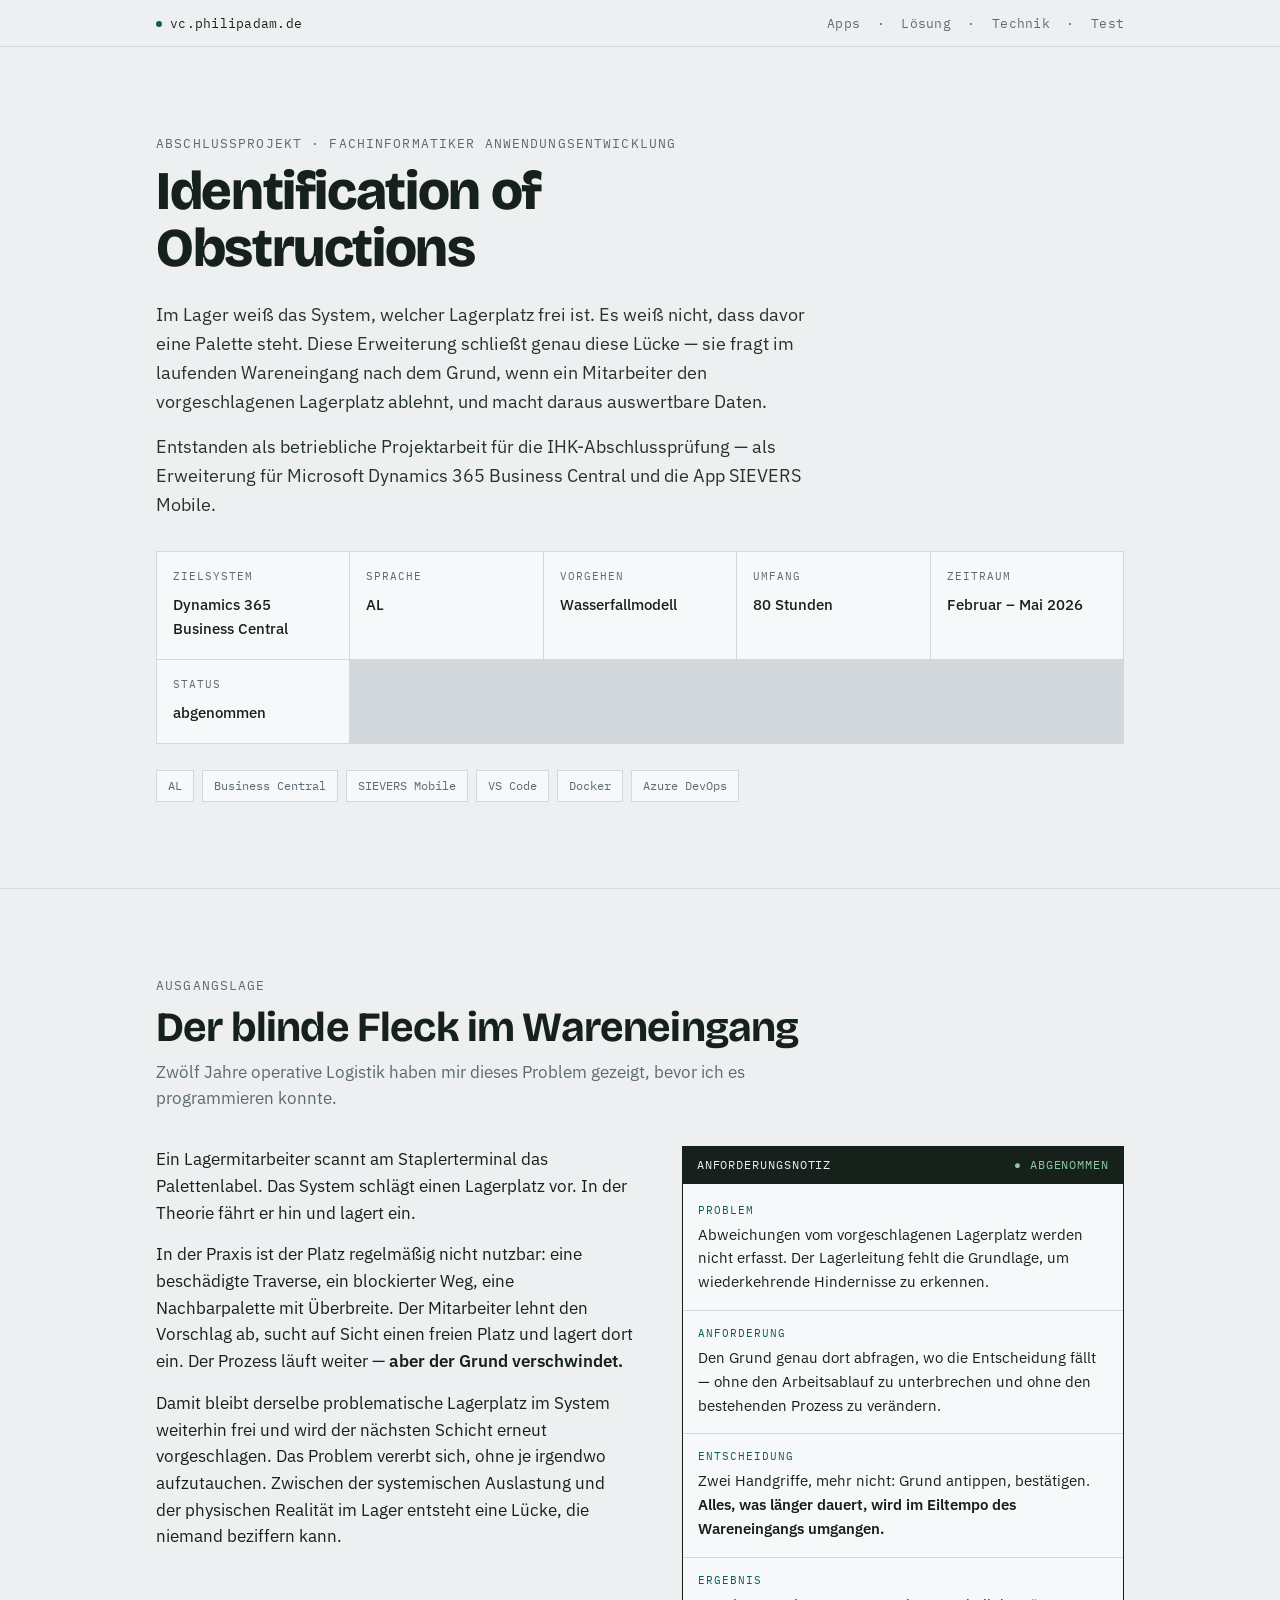
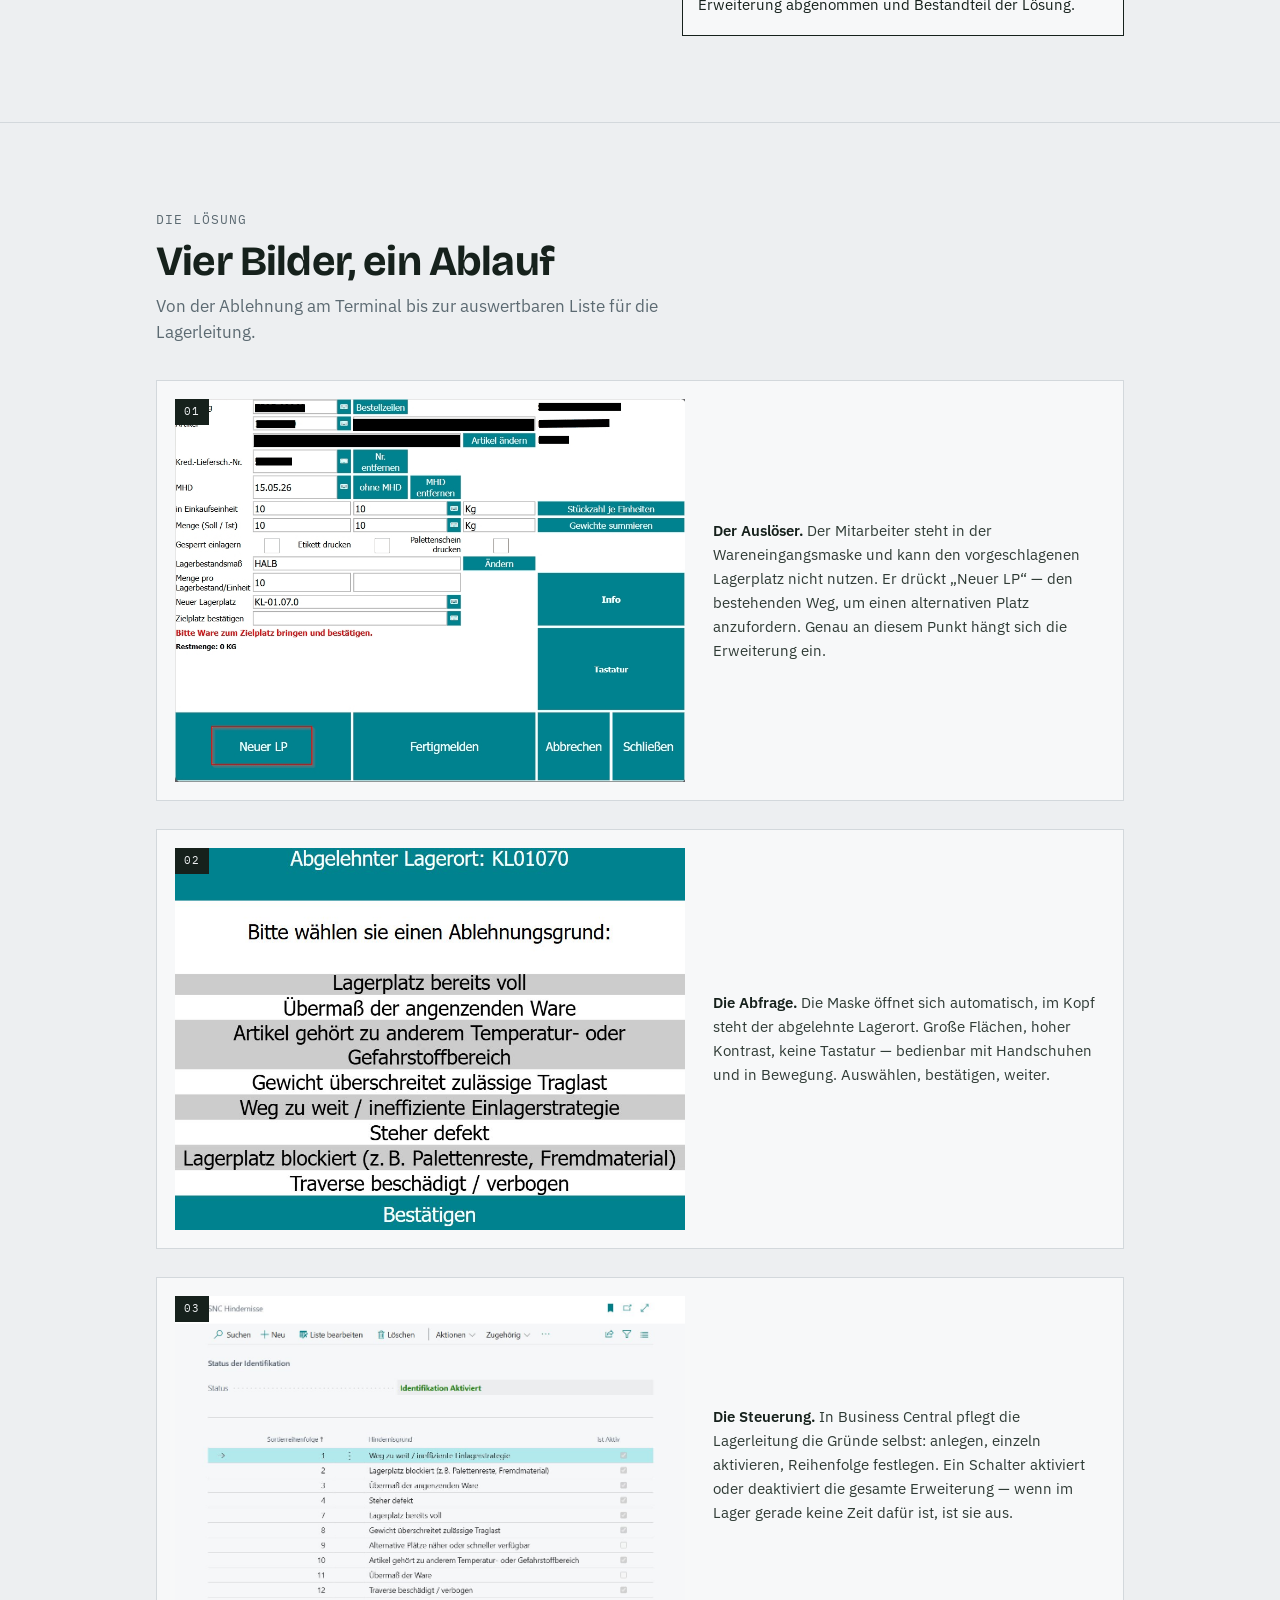
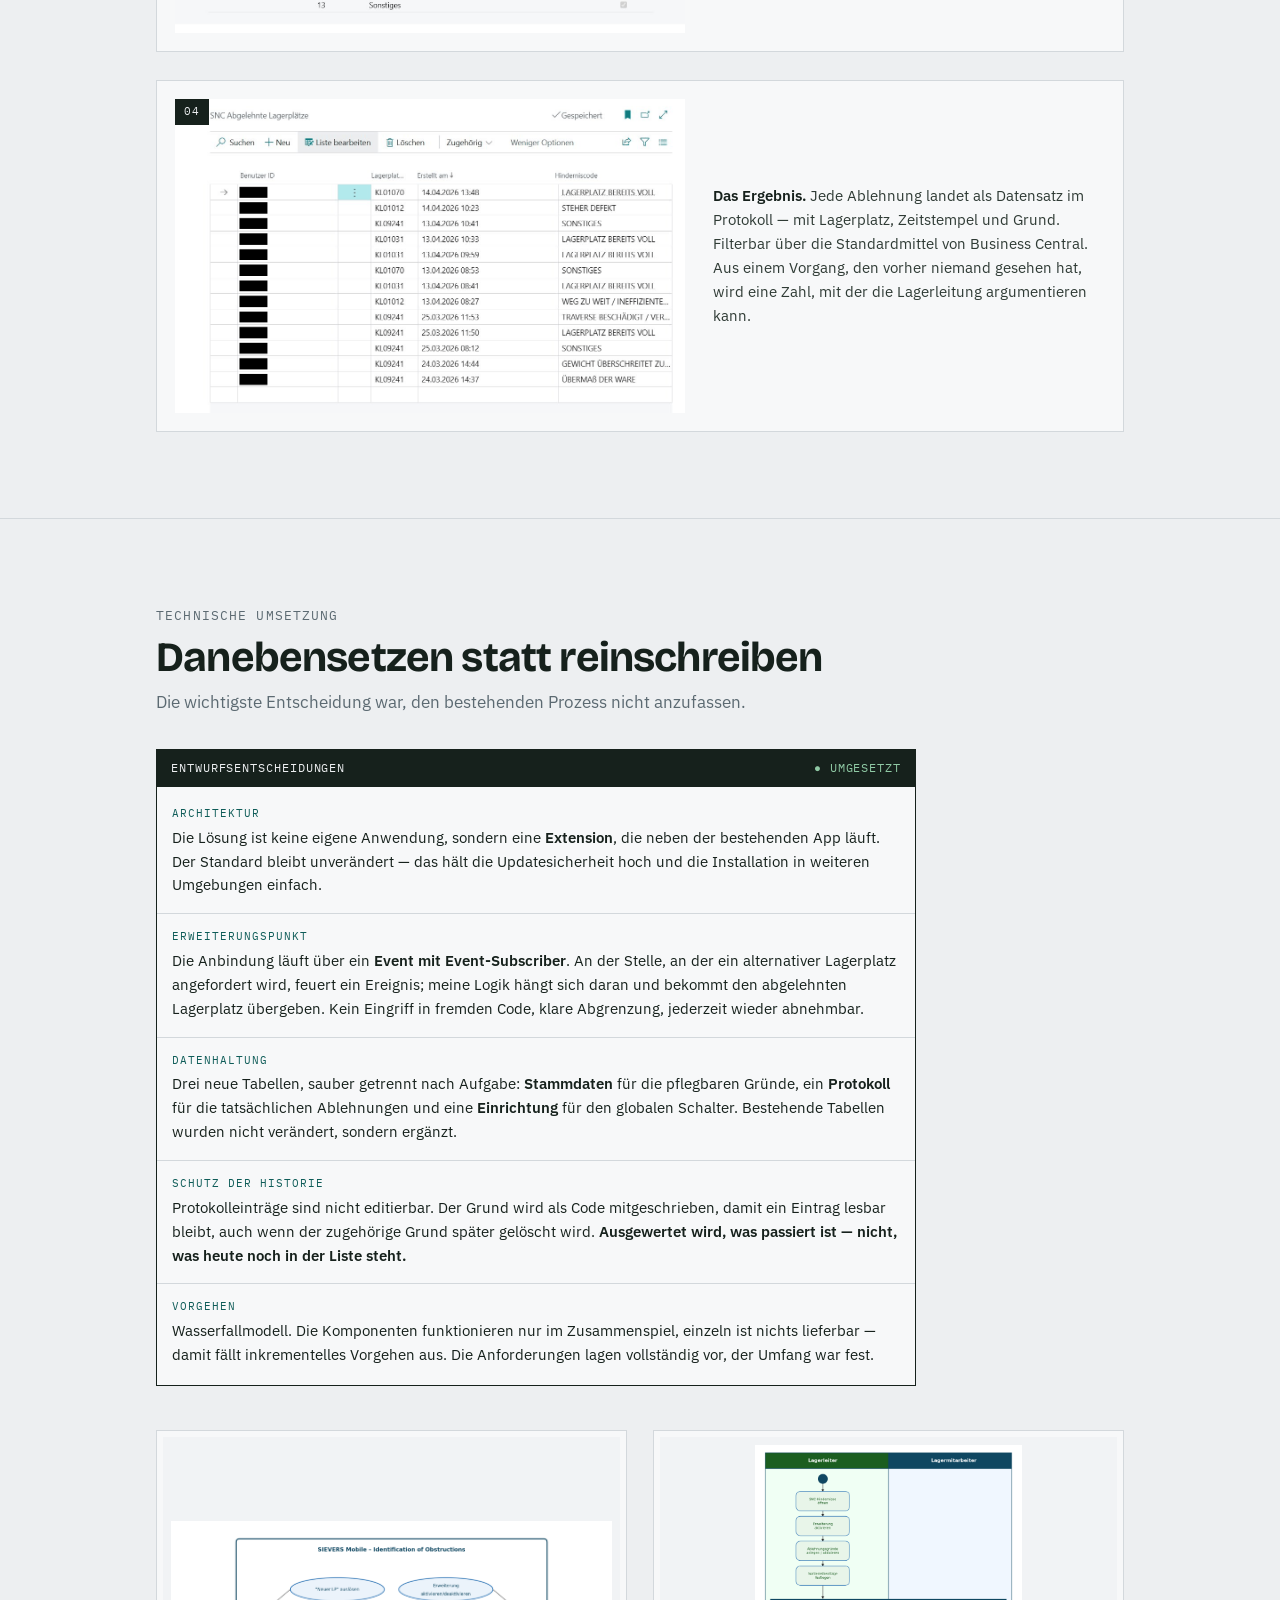
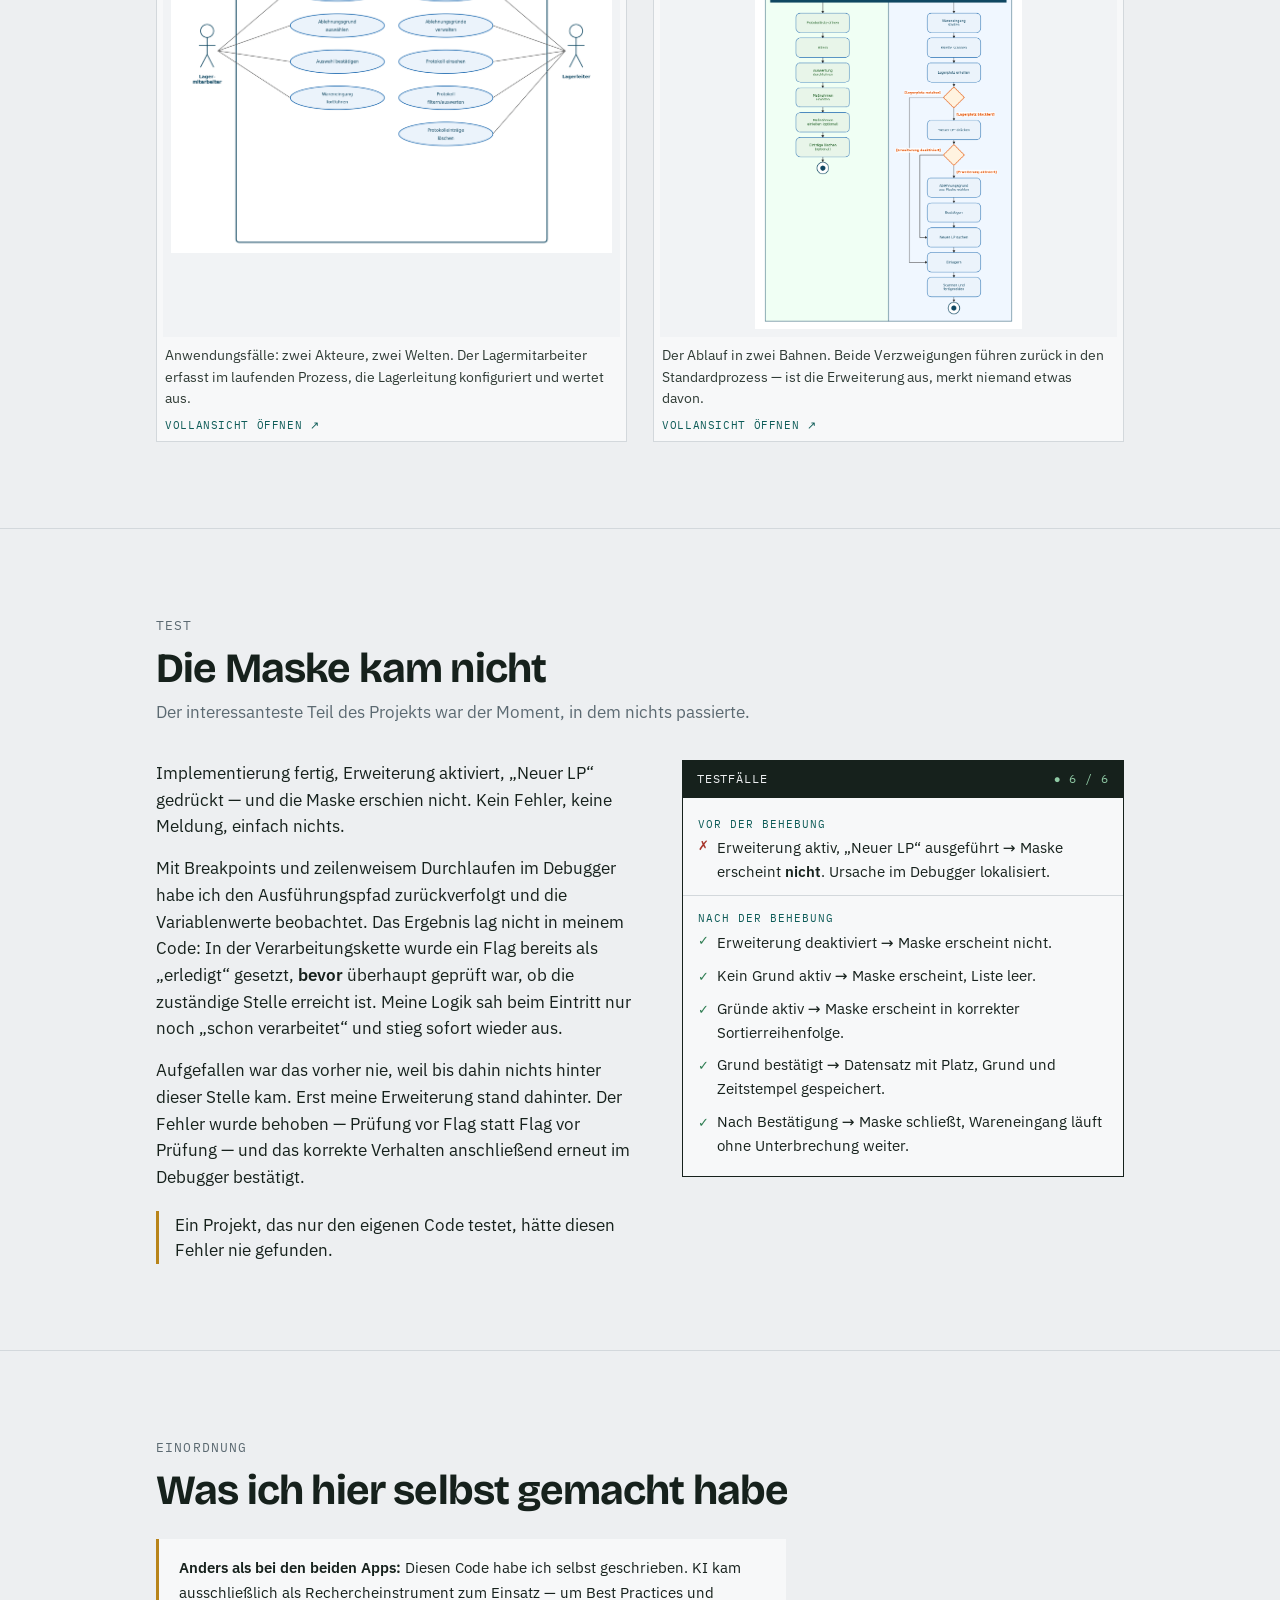
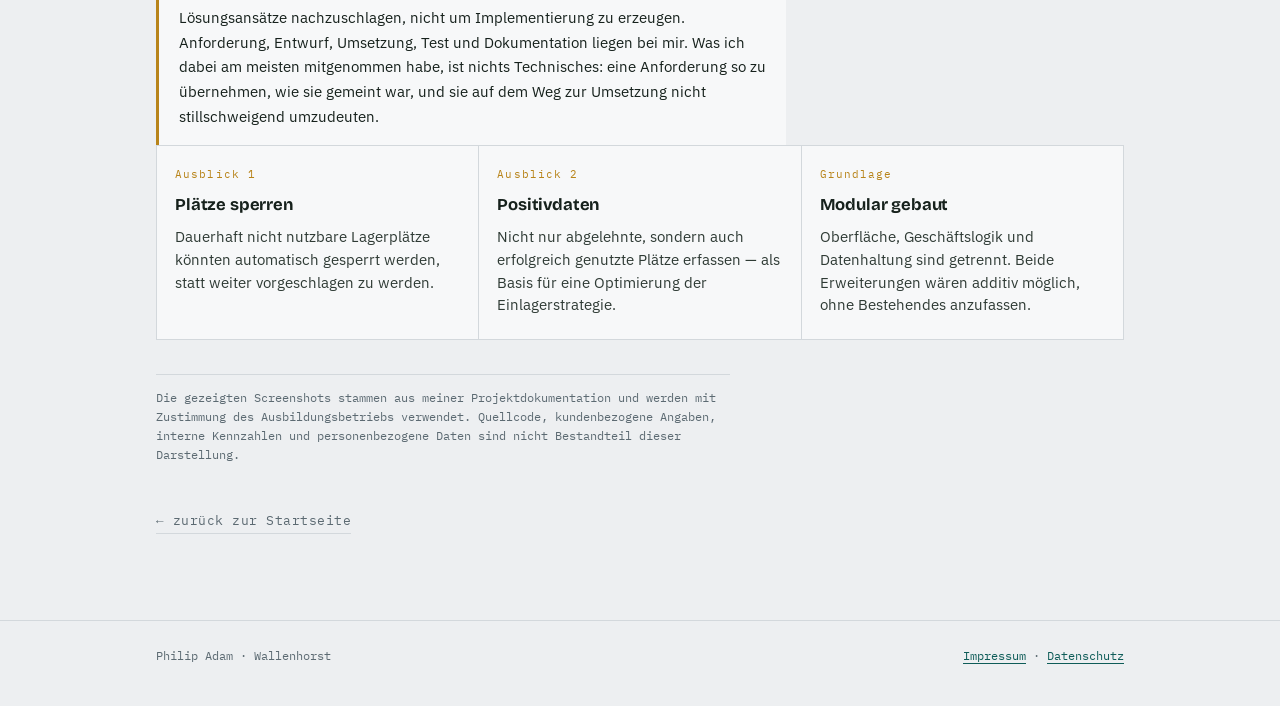
==== ioo.html @ d90269fc "IoO-Projektseite ergaenzen Neue Unterseite ioo.html zum IHK-Abschlussprojekt "Identification of Obst" ====
<!DOCTYPE html>
<html lang="de">
<head>
<meta charset="utf-8">
<meta name="viewport" content="width=device-width, initial-scale=1">
<title>Identification of Obstructions — Abschlussprojekt von Philip Adam</title>
<meta name="description" content="IHK-Abschlussprojekt: eine Erweiterung für Microsoft Dynamics 365 Business Central, die im Wareneingang erfasst, warum ein vorgeschlagener Lagerplatz abgelehnt wurde.">
<meta name="robots" content="index, follow">

<link rel="canonical" href="https://vc.philipadam.de/ioo.html">

<meta property="og:type" content="article">
<meta property="og:url" content="https://vc.philipadam.de/ioo.html">
<meta property="og:locale" content="de_DE">
<meta property="og:title" content="Identification of Obstructions — Abschlussprojekt">
<meta property="og:description" content="Eine Business-Central-Erweiterung, die im Wareneingang sichtbar macht, was das System bisher nicht wusste.">
<meta property="og:image" content="https://vc.philipadam.de/og-image.png">
<meta property="og:image:width" content="1200">
<meta property="og:image:height" content="630">
<meta name="twitter:card" content="summary_large_image">

<link rel="preload" href="fonts/ibm-plex-sans-latin.woff2" as="font" type="font/woff2" crossorigin>
<link rel="preload" href="fonts/bricolage-grotesque-latin.woff2" as="font" type="font/woff2" crossorigin>

<link rel="stylesheet" href="style.css">
</head>
<body>

<nav class="bar">
  <div class="wrap">
    <span><span class="dot"></span><a href="index.html">vc.philipadam.de</a></span>
    <span><a href="index.html#apps">Apps</a> &nbsp;·&nbsp; <a href="#loesung">Lösung</a> &nbsp;·&nbsp; <a href="#technik">Technik</a> &nbsp;·&nbsp; <a href="#test">Test</a></span>
  </div>
</nav>

<!-- ============ EINSTIEG ============ -->
<section class="sec first">
  <div class="wrap">
    <p class="sec-label">Abschlussprojekt · Fachinformatiker Anwendungsentwicklung</p>
    <h1 class="page-h1">Identification of Obstructions</h1>
    <p class="lede">Im Lager weiß das System, welcher Lagerplatz frei ist. Es weiß nicht, dass davor eine Palette steht. Diese Erweiterung schließt genau diese Lücke — sie fragt im laufenden Wareneingang nach dem Grund, wenn ein Mitarbeiter den vorgeschlagenen Lagerplatz ablehnt, und macht daraus auswertbare Daten.</p>
    <p class="lede">Entstanden als betriebliche Projektarbeit für die IHK-Abschlussprüfung — als Erweiterung für Microsoft Dynamics 365 Business Central und die App SIEVERS Mobile.</p>

    <div class="facts">
      <div class="fact"><span class="k">Zielsystem</span><span class="v">Dynamics 365 Business&nbsp;Central</span></div>
      <div class="fact"><span class="k">Sprache</span><span class="v">AL</span></div>
      <div class="fact"><span class="k">Vorgehen</span><span class="v">Wasserfallmodell</span></div>
      <div class="fact"><span class="k">Umfang</span><span class="v">80 Stunden</span></div>
      <div class="fact"><span class="k">Zeitraum</span><span class="v">Februar – Mai 2026</span></div>
      <div class="fact"><span class="k">Status</span><span class="v">abgenommen</span></div>
    </div>

    <div class="meta">
      <span>AL</span><span>Business Central</span><span>SIEVERS Mobile</span><span>VS Code</span><span>Docker</span><span>Azure DevOps</span>
    </div>
  </div>
</section>

<!-- ============ AUSGANGSLAGE ============ -->
<section class="sec">
  <div class="wrap">
    <p class="sec-label">Ausgangslage</p>
    <h2>Der blinde Fleck im Wareneingang</h2>
    <p class="sub">Zwölf Jahre operative Logistik haben mir dieses Problem gezeigt, bevor ich es programmieren konnte.</p>

    <div class="duo">
      <div>
        <p>Ein Lagermitarbeiter scannt am Staplerterminal das Palettenlabel. Das System schlägt einen Lagerplatz vor. In der Theorie fährt er hin und lagert ein.</p>
        <p>In der Praxis ist der Platz regelmäßig nicht nutzbar: eine beschädigte Traverse, ein blockierter Weg, eine Nachbarpalette mit Überbreite. Der Mitarbeiter lehnt den Vorschlag ab, sucht auf Sicht einen freien Platz und lagert dort ein. Der Prozess läuft weiter — <b>aber der Grund verschwindet.</b></p>
        <p>Damit bleibt derselbe problematische Lagerplatz im System weiterhin frei und wird der nächsten Schicht erneut vorgeschlagen. Das Problem vererbt sich, ohne je irgendwo aufzutauchen. Zwischen der systemischen Auslastung und der physischen Realität im Lager entsteht eine Lücke, die niemand beziffern kann.</p>
      </div>
      <div class="spec">
        <div class="spec-head"><span>Anforderungsnotiz</span><span class="st">● abgenommen</span></div>
        <dl>
          <dt>Problem</dt>
          <dd>Abweichungen vom vorgeschlagenen Lagerplatz werden nicht erfasst. Der Lagerleitung fehlt die Grundlage, um wiederkehrende Hindernisse zu erkennen.</dd>

          <dt>Anforderung</dt>
          <dd>Den Grund genau dort abfragen, wo die Entscheidung fällt — ohne den Arbeitsablauf zu unterbrechen und ohne den bestehenden Prozess zu verändern.</dd>

          <dt>Entscheidung</dt>
          <dd>Zwei Handgriffe, mehr nicht: Grund antippen, bestätigen. <b>Alles, was länger dauert, wird im Eiltempo des Wareneingangs umgangen.</b></dd>

          <dt>Ergebnis</dt>
          <dd>Erweiterung abgenommen und Bestandteil der Lösung.</dd>
        </dl>
      </div>
    </div>
  </div>
</section>

<!-- ============ LÖSUNG ============ -->
<section class="sec" id="loesung">
  <div class="wrap">
    <p class="sec-label">Die Lösung</p>
    <h2>Vier Bilder, ein Ablauf</h2>
    <p class="sub">Von der Ablehnung am Terminal bis zur auswertbaren Liste für die Lagerleitung.</p>

    <div class="steps-visual">

      <figure class="shot wide">
        <span class="num">01</span>
        <img src="ioopics/2wareneingang.png" alt="Wareneingangsmaske am Staplerterminal, die Schaltfläche „Neuer LP“ ist hervorgehoben" width="958" height="720" loading="lazy" decoding="async">
        <figcaption><b>Der Auslöser.</b> Der Mitarbeiter steht in der Wareneingangsmaske und kann den vorgeschlagenen Lagerplatz nicht nutzen. Er drückt „Neuer LP“ — den bestehenden Weg, um einen alternativen Platz anzufordern. Genau an diesem Punkt hängt sich die Erweiterung ein.</figcaption>
      </figure>

      <figure class="shot wide">
        <span class="num">02</span>
        <img src="ioopics/1maske.png" alt="Mobile Maske mit der Liste der Ablehnungsgründe und einer Bestätigen-Schaltfläche" width="950" height="711" loading="lazy" decoding="async">
        <figcaption><b>Die Abfrage.</b> Die Maske öffnet sich automatisch, im Kopf steht der abgelehnte Lagerort. Große Flächen, hoher Kontrast, keine Tastatur — bedienbar mit Handschuhen und in Bewegung. Auswählen, bestätigen, weiter.</figcaption>
      </figure>

      <figure class="shot wide">
        <span class="num">03</span>
        <img src="ioopics/3einrichtung.png" alt="Einrichtungsseite in Business Central mit Statusanzeige und Liste der Hindernisgründe" width="1191" height="789" loading="lazy" decoding="async">
        <figcaption><b>Die Steuerung.</b> In Business Central pflegt die Lagerleitung die Gründe selbst: anlegen, einzeln aktivieren, Reihenfolge festlegen. Ein Schalter aktiviert oder deaktiviert die gesamte Erweiterung — wenn im Lager gerade keine Zeit dafür ist, ist sie aus.</figcaption>
      </figure>

      <figure class="shot wide">
        <span class="num">04</span>
        <img src="ioopics/4protokoll.png" alt="Protokollliste in Business Central mit Lagerplatz, Zeitstempel und Hinderniscode je Eintrag" width="1148" height="705" loading="lazy" decoding="async">
        <figcaption><b>Das Ergebnis.</b> Jede Ablehnung landet als Datensatz im Protokoll — mit Lagerplatz, Zeitstempel und Grund. Filterbar über die Standardmittel von Business Central. Aus einem Vorgang, den vorher niemand gesehen hat, wird eine Zahl, mit der die Lagerleitung argumentieren kann.</figcaption>
      </figure>

    </div>
  </div>
</section>

<!-- ============ TECHNIK ============ -->
<section class="sec" id="technik">
  <div class="wrap">
    <p class="sec-label">Technische Umsetzung</p>
    <h2>Danebensetzen statt reinschreiben</h2>
    <p class="sub">Die wichtigste Entscheidung war, den bestehenden Prozess nicht anzufassen.</p>

    <div class="spec">
      <div class="spec-head"><span>Entwurfsentscheidungen</span><span class="st">● umgesetzt</span></div>
      <dl>
        <dt>Architektur</dt>
        <dd>Die Lösung ist keine eigene Anwendung, sondern eine <b>Extension</b>, die neben der bestehenden App läuft. Der Standard bleibt unverändert — das hält die Updatesicherheit hoch und die Installation in weiteren Umgebungen einfach.</dd>

        <dt>Erweiterungspunkt</dt>
        <dd>Die Anbindung läuft über ein <b>Event mit Event-Subscriber</b>. An der Stelle, an der ein alternativer Lagerplatz angefordert wird, feuert ein Ereignis; meine Logik hängt sich daran und bekommt den abgelehnten Lagerplatz übergeben. Kein Eingriff in fremden Code, klare Abgrenzung, jederzeit wieder abnehmbar.</dd>

        <dt>Datenhaltung</dt>
        <dd>Drei neue Tabellen, sauber getrennt nach Aufgabe: <b>Stammdaten</b> für die pflegbaren Gründe, ein <b>Protokoll</b> für die tatsächlichen Ablehnungen und eine <b>Einrichtung</b> für den globalen Schalter. Bestehende Tabellen wurden nicht verändert, sondern ergänzt.</dd>

        <dt>Schutz der Historie</dt>
        <dd>Protokolleinträge sind nicht editierbar. Der Grund wird als Code mitgeschrieben, damit ein Eintrag lesbar bleibt, auch wenn der zugehörige Grund später gelöscht wird. <b>Ausgewertet wird, was passiert ist — nicht, was heute noch in der Liste steht.</b></dd>

        <dt>Vorgehen</dt>
        <dd>Wasserfallmodell. Die Komponenten funktionieren nur im Zusammenspiel, einzeln ist nichts lieferbar — damit fällt inkrementelles Vorgehen aus. Die Anforderungen lagen vollständig vor, der Umfang war fest.</dd>
      </dl>
    </div>

    <div class="figrow">
      <figure class="shot diagram">
        <a href="ioopics/5anwendungsfaelle.png" target="_blank" rel="noopener">
          <img src="ioopics/5anwendungsfaelle.png" alt="UML-Anwendungsfalldiagramm mit den Akteuren Lagermitarbeiter und Lagerleiter" width="1821" height="1371" loading="lazy" decoding="async">
        </a>
        <figcaption>Anwendungsfälle: zwei Akteure, zwei Welten. Der Lagermitarbeiter erfasst im laufenden Prozess, die Lagerleitung konfiguriert und wertet aus. <span class="zoom">Vollansicht öffnen ↗</span></figcaption>
      </figure>
      <figure class="shot diagram">
        <a href="ioopics/6ablauf.png" target="_blank" rel="noopener">
          <img src="ioopics/6ablauf.png" alt="UML-Aktivitätsdiagramm mit den Bahnen Lagerleiter und Lagermitarbeiter" width="1528" height="2774" loading="lazy" decoding="async">
        </a>
        <figcaption>Der Ablauf in zwei Bahnen. Beide Verzweigungen führen zurück in den Standardprozess — ist die Erweiterung aus, merkt niemand etwas davon. <span class="zoom">Vollansicht öffnen ↗</span></figcaption>
      </figure>
    </div>
  </div>
</section>

<!-- ============ TEST ============ -->
<section class="sec" id="test">
  <div class="wrap">
    <p class="sec-label">Test</p>
    <h2>Die Maske kam nicht</h2>
    <p class="sub">Der interessanteste Teil des Projekts war der Moment, in dem nichts passierte.</p>

    <div class="duo">
      <div>
        <p>Implementierung fertig, Erweiterung aktiviert, „Neuer LP“ gedrückt — und die Maske erschien nicht. Kein Fehler, keine Meldung, einfach nichts.</p>
        <p>Mit Breakpoints und zeilenweisem Durchlaufen im Debugger habe ich den Ausführungspfad zurückverfolgt und die Variablenwerte beobachtet. Das Ergebnis lag nicht in meinem Code: In der Verarbeitungskette wurde ein Flag bereits als „erledigt“ gesetzt, <b>bevor</b> überhaupt geprüft war, ob die zuständige Stelle erreicht ist. Meine Logik sah beim Eintritt nur noch „schon verarbeitet“ und stieg sofort wieder aus.</p>
        <p>Aufgefallen war das vorher nie, weil bis dahin nichts hinter dieser Stelle kam. Erst meine Erweiterung stand dahinter. Der Fehler wurde behoben — Prüfung vor Flag statt Flag vor Prüfung — und das korrekte Verhalten anschließend erneut im Debugger bestätigt.</p>
        <p class="pull">Ein Projekt, das nur den eigenen Code testet, hätte diesen Fehler nie gefunden.</p>
      </div>

      <div class="spec">
        <div class="spec-head"><span>Testfälle</span><span class="st">● 6 / 6</span></div>
        <dl>
          <dt>vor der Behebung</dt>
          <dd class="fail">Erweiterung aktiv, „Neuer LP“ ausgeführt → Maske erscheint <b>nicht</b>. Ursache im Debugger lokalisiert.</dd>

          <dt>nach der Behebung</dt>
          <dd class="pass">Erweiterung deaktiviert → Maske erscheint nicht.</dd>
          <dd class="pass">Kein Grund aktiv → Maske erscheint, Liste leer.</dd>
          <dd class="pass">Gründe aktiv → Maske erscheint in korrekter Sortierreihenfolge.</dd>
          <dd class="pass">Grund bestätigt → Datensatz mit Platz, Grund und Zeitstempel gespeichert.</dd>
          <dd class="pass">Nach Bestätigung → Maske schließt, Wareneingang läuft ohne Unterbrechung weiter.</dd>
        </dl>
      </div>
    </div>
  </div>
</section>

<!-- ============ EINORDNUNG ============ -->
<section class="sec">
  <div class="wrap">
    <p class="sec-label">Einordnung</p>
    <h2>Was ich hier selbst gemacht habe</h2>

    <div class="honest">
      <b>Anders als bei den beiden Apps:</b> Diesen Code habe ich selbst geschrieben. KI kam ausschließlich als Rechercheinstrument zum Einsatz — um Best Practices und Lösungsansätze nachzuschlagen, nicht um Implementierung zu erzeugen. Anforderung, Entwurf, Umsetzung, Test und Dokumentation liegen bei mir. Was ich dabei am meisten mitgenommen habe, ist nichts Technisches: eine Anforderung so zu übernehmen, wie sie gemeint war, und sie auf dem Weg zur Umsetzung nicht stillschweigend umzudeuten.
    </div>

    <div class="flow three">
      <div class="step">
        <span class="n">Ausblick 1</span>
        <h3>Plätze sperren</h3>
        <p>Dauerhaft nicht nutzbare Lagerplätze könnten automatisch gesperrt werden, statt weiter vorgeschlagen zu werden.</p>
      </div>
      <div class="step">
        <span class="n">Ausblick 2</span>
        <h3>Positivdaten</h3>
        <p>Nicht nur abgelehnte, sondern auch erfolgreich genutzte Plätze erfassen — als Basis für eine Optimierung der Einlagerstrategie.</p>
      </div>
      <div class="step">
        <span class="n">Grundlage</span>
        <h3>Modular gebaut</h3>
        <p>Oberfläche, Geschäftslogik und Datenhaltung sind getrennt. Beide Erweiterungen wären additiv möglich, ohne Bestehendes anzufassen.</p>
      </div>
    </div>

    <p class="disclaimer">Die gezeigten Screenshots stammen aus meiner Projektdokumentation und werden mit Zustimmung des Ausbildungsbetriebs verwendet. Quellcode, kundenbezogene Angaben, interne Kennzahlen und personenbezogene Daten sind nicht Bestandteil dieser Darstellung.</p>

    <a class="back" href="index.html">← zurück zur Startseite</a>
  </div>
</section>

<footer>
  <div class="wrap">
    <span>Philip Adam · Wallenhorst</span>
    <span><a href="impressum.html">Impressum</a> · <a href="datenschutz.html">Datenschutz</a></span>
  </div>
</footer>

</body>
</html>
---- style.css ----
/* ---------- Schriften lokal, kein Abruf bei Google (DSGVO) ----------
   Bricolage Grotesque und IBM Plex stehen unter der SIL Open Font License 1.1,
   Lizenztexte liegen in fonts/. Variable Fonts: eine Datei deckt alle Schnitte ab. */
@font-face{
  font-family:"Bricolage Grotesque";font-style:normal;font-weight:500 800;
  font-stretch:100%;font-display:swap;
  src:url(fonts/bricolage-grotesque-latin.woff2) format("woff2");
  unicode-range:U+0000-00FF,U+0131,U+0152-0153,U+02BB-02BC,U+02C6,U+02DA,U+02DC,U+0304,U+0308,U+0329,U+2000-206F,U+20AC,U+2122,U+2191,U+2193,U+2212,U+2215,U+FEFF,U+FFFD;
}
@font-face{
  font-family:"Bricolage Grotesque";font-style:normal;font-weight:500 800;
  font-stretch:100%;font-display:swap;
  src:url(fonts/bricolage-grotesque-latin-ext.woff2) format("woff2");
  unicode-range:U+0100-02BA,U+02BD-02C5,U+02C7-02CC,U+02CE-02D7,U+02DD-02FF,U+0304,U+0308,U+0329,U+1D00-1DBF,U+1E00-1E9F,U+1EF2-1EFF,U+2020,U+20A0-20AB,U+20AD-20C0,U+2113,U+2C60-2C7F,U+A720-A7FF;
}
@font-face{
  font-family:"IBM Plex Sans";font-style:normal;font-weight:400 600;
  font-stretch:100%;font-display:swap;
  src:url(fonts/ibm-plex-sans-latin.woff2) format("woff2");
  unicode-range:U+0000-00FF,U+0131,U+0152-0153,U+02BB-02BC,U+02C6,U+02DA,U+02DC,U+0304,U+0308,U+0329,U+2000-206F,U+20AC,U+2122,U+2191,U+2193,U+2212,U+2215,U+FEFF,U+FFFD;
}
@font-face{
  font-family:"IBM Plex Sans";font-style:normal;font-weight:400 600;
  font-stretch:100%;font-display:swap;
  src:url(fonts/ibm-plex-sans-latin-ext.woff2) format("woff2");
  unicode-range:U+0100-02BA,U+02BD-02C5,U+02C7-02CC,U+02CE-02D7,U+02DD-02FF,U+0304,U+0308,U+0329,U+1D00-1DBF,U+1E00-1E9F,U+1EF2-1EFF,U+2020,U+20A0-20AB,U+20AD-20C0,U+2113,U+2C60-2C7F,U+A720-A7FF;
}
@font-face{
  font-family:"IBM Plex Mono";font-style:normal;font-weight:400;font-display:swap;
  src:url(fonts/ibm-plex-mono-400-latin.woff2) format("woff2");
  unicode-range:U+0000-00FF,U+0131,U+0152-0153,U+02BB-02BC,U+02C6,U+02DA,U+02DC,U+0304,U+0308,U+0329,U+2000-206F,U+20AC,U+2122,U+2191,U+2193,U+2212,U+2215,U+FEFF,U+FFFD;
}
@font-face{
  font-family:"IBM Plex Mono";font-style:normal;font-weight:400;font-display:swap;
  src:url(fonts/ibm-plex-mono-400-latin-ext.woff2) format("woff2");
  unicode-range:U+0100-02BA,U+02BD-02C5,U+02C7-02CC,U+02CE-02D7,U+02DD-02FF,U+0304,U+0308,U+0329,U+1D00-1DBF,U+1E00-1E9F,U+1EF2-1EFF,U+2020,U+20A0-20AB,U+20AD-20C0,U+2113,U+2C60-2C7F,U+A720-A7FF;
}
@font-face{
  font-family:"IBM Plex Mono";font-style:normal;font-weight:500;font-display:swap;
  src:url(fonts/ibm-plex-mono-500-latin.woff2) format("woff2");
  unicode-range:U+0000-00FF,U+0131,U+0152-0153,U+02BB-02BC,U+02C6,U+02DA,U+02DC,U+0304,U+0308,U+0329,U+2000-206F,U+20AC,U+2122,U+2191,U+2193,U+2212,U+2215,U+FEFF,U+FFFD;
}
@font-face{
  font-family:"IBM Plex Mono";font-style:normal;font-weight:500;font-display:swap;
  src:url(fonts/ibm-plex-mono-500-latin-ext.woff2) format("woff2");
  unicode-range:U+0100-02BA,U+02BD-02C5,U+02C7-02CC,U+02CE-02D7,U+02DD-02FF,U+0304,U+0308,U+0329,U+1D00-1DBF,U+1E00-1E9F,U+1EF2-1EFF,U+2020,U+20A0-20AB,U+20AD-20C0,U+2113,U+2C60-2C7F,U+A720-A7FF;
}

:root{
  --ink:#16211C;
  --paper:#EDEFF1;
  --card:#F7F8F9;
  --petrol:#0E5C58;
  --amber:#B8841A;
  --slate:#5C6A72;
  --line:#D3D8DC;

  --display:"Bricolage Grotesque","IBM Plex Sans",system-ui,sans-serif;
  --body:"IBM Plex Sans",system-ui,sans-serif;
  --mono:"IBM Plex Mono",ui-monospace,monospace;

  --wrap:1080px;
  --gut:clamp(20px,5vw,56px);
}

*{box-sizing:border-box}
figure{margin:0}
html{scroll-behavior:smooth}
@media (prefers-reduced-motion:reduce){
  html{scroll-behavior:auto}
  *,*::before,*::after{animation-duration:.001ms!important;transition-duration:.001ms!important}
}
body{
  margin:0;background:var(--paper);color:var(--ink);
  font-family:var(--body);font-size:16.5px;line-height:1.62;
  -webkit-font-smoothing:antialiased;
}
a{color:var(--petrol);text-decoration-thickness:1px;text-underline-offset:3px}
a:focus-visible,button:focus-visible{outline:2.5px solid var(--amber);outline-offset:3px;border-radius:2px}
img{max-width:100%;display:block}

.wrap{max-width:var(--wrap);margin:0 auto;padding-inline:var(--gut)}

/* ---------- top bar ---------- */
.bar{
  border-bottom:1px solid var(--line);
  font-family:var(--mono);font-size:12.5px;letter-spacing:.02em;color:var(--slate);
  position:sticky;top:0;background:rgba(237,239,241,.92);backdrop-filter:blur(8px);z-index:20;
}
.bar .wrap{display:flex;justify-content:space-between;align-items:center;gap:16px;height:46px}
.bar a{color:var(--slate);text-decoration:none}
.bar .dot + a{color:var(--ink)} /* Markenname auf Unterseiten: Link zurueck zur Startseite */
.bar a:hover{color:var(--petrol)}
.bar .dot{width:6px;height:6px;border-radius:50%;background:var(--petrol);display:inline-block;margin-right:8px;vertical-align:1px}
/* vier Navigationspunkte passen auf schmalen Geraeten sonst nicht in eine Zeile */
@media(max-width:620px){
  .bar .wrap{font-size:11px;gap:10px}
  .bar .dot{margin-right:5px}
}

/* ---------- hero ---------- */
.hero{padding:clamp(48px,9vw,104px) 0 clamp(40px,6vw,72px)}
.eyebrow{
  font-family:var(--mono);font-size:12.5px;letter-spacing:.09em;text-transform:uppercase;
  color:var(--petrol);margin:0 0 20px;
}
.hero h1{
  font-family:var(--display);font-weight:800;
  font-size:clamp(2.35rem,6.4vw,4.4rem);line-height:1.03;letter-spacing:-.025em;
  margin:0 0 26px;max-width:16ch;
}
.hero h1 em{font-style:normal;color:var(--petrol)}
.hero-grid{display:grid;grid-template-columns:minmax(0,1fr) clamp(240px,30vw,360px);gap:clamp(24px,5vw,56px);align-items:start}
.hero-lede{font-size:clamp(1.02rem,1.9vw,1.16rem);max-width:56ch;margin:0 0 18px;color:#26332C}
.hero-lede strong{font-weight:600}
.portrait{border:1px solid var(--line);background:var(--card);padding:7px}
.portrait img{width:100%;height:auto;filter:saturate(.94)}
.portrait figcaption{
  font-family:var(--mono);font-size:11px;color:var(--slate);
  padding:8px 2px 2px;line-height:1.4;
}
@media(max-width:720px){
  .hero-grid{grid-template-columns:1fr}
  .portrait{max-width:340px}
}

.meta{
  display:flex;flex-wrap:wrap;gap:8px;margin-top:26px;
  font-family:var(--mono);font-size:12px;
}
.meta span{
  border:1px solid var(--line);background:var(--card);
  padding:5px 11px;color:var(--slate);
}

/* ---------- section frame ---------- */
.sec{border-top:1px solid var(--line);padding:clamp(48px,7vw,86px) 0}
.sec[id]{scroll-margin-top:56px} /* sonst verdeckt die sticky Leiste die Überschrift */
.sec.first{border-top:none} /* erste Sektion einer Unterseite: die Leiste hat schon eine Linie */
.sec-label{
  font-family:var(--mono);font-size:12.5px;letter-spacing:.09em;text-transform:uppercase;
  color:var(--slate);margin:0 0 10px;
}
.sec h2{
  font-family:var(--display);font-weight:700;
  font-size:clamp(1.72rem,3.9vw,2.6rem);line-height:1.1;letter-spacing:-.02em;margin:0 0 8px;
}
.sec .sub{color:var(--slate);margin:0 0 34px;max-width:60ch}

/* ---------- app block ---------- */
.app{display:grid;gap:clamp(28px,4vw,44px);align-items:start}

/* the signature element: requirement note */
.spec{border:1.5px solid var(--ink);background:var(--card);max-width:760px}
.spec-head{
  display:flex;justify-content:space-between;align-items:center;gap:12px;
  background:var(--ink);color:#EDEFF1;padding:9px 14px;
  font-family:var(--mono);font-size:11.5px;letter-spacing:.08em;text-transform:uppercase;
}
.spec-head .st{color:#8FC9A4}
.spec dl{margin:0;padding:4px 0}
.spec dt{
  font-family:var(--mono);font-size:11px;letter-spacing:.09em;text-transform:uppercase;
  color:var(--petrol);padding:14px 15px 0;
}
.spec dd{margin:0;padding:3px 15px 14px;font-size:15.3px;line-height:1.56}
.spec dd + dt{border-top:1px solid var(--line);margin-top:2px}
.spec dd b{font-weight:600}

/* screenshots */
.shots{display:grid;grid-template-columns:repeat(auto-fit,minmax(0,1fr));gap:12px}
.shots.three{grid-template-columns:repeat(3,minmax(0,1fr));gap:clamp(12px,2vw,22px);align-items:stretch}
.shot{border:1px solid var(--line);background:var(--card);padding:6px;display:flex;flex-direction:column}
/* volle Höhe, kein Beschnitt, kein Zoom �?" das Seitenverhältnis kommt aus width/height am <img> */
.shot img{width:100%;height:auto;background:#E2E6E9}
.shot figcaption{font-family:var(--mono);font-size:10.5px;color:var(--slate);padding:8px 2px 2px;line-height:1.35;margin-top:auto}

/* auf schmalen Screens: waagerechter Streifen statt drei Splitter */
@media(max-width:640px){
  .shots.three{
    display:flex;max-width:none;gap:10px;
    overflow-x:auto;scroll-snap-type:x mandatory;
    padding-bottom:10px;-webkit-overflow-scrolling:touch;
  }
  .shots.three .shot{flex:0 0 64%;scroll-snap-align:start}
}

/* ---------- workflow ---------- */
.flow{display:grid;grid-template-columns:repeat(4,1fr);gap:1px;background:var(--line);border:1px solid var(--line)}
.flow.three{grid-template-columns:repeat(3,1fr)} /* sonst bleibt eine Zelle leer */
@media(max-width:820px){.flow,.flow.three{grid-template-columns:1fr 1fr}}
@media(max-width:460px){.flow{grid-template-columns:1fr}}
.step{background:var(--card);padding:20px 18px 22px}
.step .n{
  font-family:var(--mono);font-size:11px;letter-spacing:.1em;color:var(--amber);
  display:block;margin-bottom:9px;
}
.step h3{font-family:var(--display);font-weight:700;font-size:1.04rem;margin:0 0 7px;letter-spacing:-.01em}
.step p{margin:0;font-size:14.6px;color:#2F3B35;line-height:1.55}

.honest{
  margin-top:26px;border-left:3px solid var(--amber);background:var(--card);
  padding:16px 20px;font-size:15.3px;max-width:70ch;
}
.honest b{font-weight:600}

/* ---------- contact ---------- */
.contact-grid{display:grid;grid-template-columns:repeat(auto-fit,minmax(200px,1fr));gap:1px;background:var(--line);border:1px solid var(--line)}
.cc{background:var(--card);padding:20px 18px}
.cc .k{font-family:var(--mono);font-size:11px;letter-spacing:.09em;text-transform:uppercase;color:var(--slate);display:block;margin-bottom:6px}
.cc a,.cc span.v{font-size:15.6px;font-weight:500;color:var(--ink);text-decoration:none;word-break:break-word}
.cc a:hover{color:var(--petrol);text-decoration:underline}
/* Button immer unter dem Wert �?" nicht je nach Textlänge mal daneben, mal darunter */
.cc-row{display:flex;flex-direction:column;align-items:flex-start;gap:9px}

.copy{
  font-family:var(--mono);font-size:10.5px;letter-spacing:.08em;text-transform:uppercase;
  background:transparent;border:1px solid var(--line);color:var(--slate);
  padding:5px 9px;line-height:1.2;cursor:pointer;white-space:nowrap;
  transition:border-color .15s ease,color .15s ease,background .15s ease;
}
.copy:hover{border-color:var(--petrol);color:var(--petrol)}
.copy.done{border-color:var(--petrol);color:var(--petrol);background:rgba(14,92,88,.08)}

/* ---------- Teaser auf der Startseite ---------- */
.teaser{display:grid;grid-template-columns:minmax(0,1fr) minmax(0,1.15fr);gap:clamp(22px,3.5vw,44px);align-items:center}
@media(max-width:820px){.teaser{grid-template-columns:1fr}}
.teaser-shot{display:block;border:1px solid var(--line);background:var(--card);padding:6px;transition:border-color .15s ease}
.teaser-shot:hover{border-color:var(--petrol)}
.teaser-shot img{width:100%;height:auto}
.teaser p{margin:0 0 14px;max-width:56ch}
.cta{
  display:inline-block;margin-top:22px;font-family:var(--mono);font-size:12.5px;
  letter-spacing:.04em;color:var(--petrol);text-decoration:none;
  border-bottom:1px solid var(--line);padding-bottom:4px;
}
.cta:hover{border-color:var(--petrol)}

/* ---------- Projektseite (ioo.html) ---------- */
/* h1 auf einer Unterseite: kleiner als der Hero der Startseite, sonst gleiche Anmutung */
.page-h1{
  font-family:var(--display);font-weight:800;
  font-size:clamp(2.05rem,5vw,3.4rem);line-height:1.05;letter-spacing:-.025em;
  margin:0 0 22px;max-width:18ch;
}
.lede{font-size:clamp(1rem,1.8vw,1.12rem);max-width:62ch;margin:0 0 16px;color:#26332C}
.lede b{font-weight:600}

/* Eckdaten-Raster, gleiche Bauart wie .contact-grid */
.facts{
  display:grid;grid-template-columns:repeat(auto-fit,minmax(170px,1fr));
  gap:1px;background:var(--line);border:1px solid var(--line);margin-top:32px;
}
.fact{background:var(--card);padding:16px 16px 18px}
.fact .k{font-family:var(--mono);font-size:11px;letter-spacing:.09em;text-transform:uppercase;color:var(--slate);display:block;margin-bottom:6px}
.fact .v{font-size:15.4px;font-weight:500;display:block}

/* Text neben Anforderungsnotiz */
.duo{display:grid;grid-template-columns:minmax(0,1.08fr) minmax(0,1fr);gap:clamp(24px,4vw,48px);align-items:start}
.duo > div > p{margin:0 0 15px;max-width:58ch}
.duo > div > p:last-child{margin-bottom:0}
.duo p b{font-weight:600}
@media(max-width:860px){.duo{grid-template-columns:1fr}}

.duo > div > p.pull{
  border-left:3px solid var(--amber);padding:2px 0 2px 16px;margin-top:20px;
  font-size:16.5px;line-height:1.5;color:var(--ink);
}

/* Bildstrecke: Screenshot links, Erklaerung rechts */
.steps-visual{display:grid;gap:clamp(16px,2.6vw,28px)}
.shot.wide{
  position:relative;display:grid;
  grid-template-columns:minmax(0,1.3fr) minmax(0,1fr);
  gap:clamp(14px,2.4vw,28px);padding:clamp(10px,1.6vw,18px);align-items:center;
}
.shot.wide figcaption{
  font-family:var(--body);font-size:15px;line-height:1.6;color:#2F3B35;
  padding:0;margin-top:0;
}
.shot.wide figcaption b{font-weight:600;color:var(--ink)}
.shot .num{
  position:absolute;top:clamp(10px,1.6vw,18px);left:clamp(10px,1.6vw,18px);
  background:var(--ink);color:var(--paper);font-family:var(--mono);
  font-size:11px;letter-spacing:.08em;padding:4px 9px;z-index:1;
}
@media(max-width:760px){
  .shot.wide{grid-template-columns:1fr}
  .shot.wide figcaption{margin-top:4px}
}

/* Diagramme: gleiche Rahmenhoehe, Bild passt sich ein, Klick oeffnet die Vollansicht */
.figrow{
  display:grid;grid-template-columns:repeat(auto-fit,minmax(270px,1fr));
  gap:clamp(16px,2.5vw,26px);margin-top:clamp(28px,4vw,44px);align-items:start;
}
.shot.diagram a{display:block}
.shot.diagram img{
  height:clamp(300px,40vw,500px);width:100%;object-fit:contain;
  background:#F1F3F5;padding:8px;
}
.shot.diagram figcaption{font-family:var(--body);font-size:14px;line-height:1.55;color:#2F3B35}
.zoom{
  display:block;margin-top:7px;font-family:var(--mono);font-size:10.5px;
  letter-spacing:.06em;text-transform:uppercase;color:var(--petrol);
}

/* Testfaelle: Haken und Kreuz statt Fliesstext */
.spec dd.pass,.spec dd.fail{padding-left:34px;position:relative;padding-bottom:9px}
.spec dd.pass + dd.pass{padding-top:0}
.spec dd.pass:last-of-type{padding-bottom:14px}
.spec dd.pass::before,.spec dd.fail::before{
  position:absolute;left:15px;top:3px;font-family:var(--mono);font-size:13px;font-weight:500;
}
.spec dd.pass::before{content:"✓";color:#2E7D52}
.spec dd.fail::before{content:"✗";color:#A8352B}

.disclaimer{
  margin-top:34px;padding-top:14px;border-top:1px solid var(--line);
  font-family:var(--mono);font-size:11.5px;line-height:1.65;color:var(--slate);max-width:82ch;
}

/* ---------- Impressum / Datenschutz ---------- */
.legal{max-width:74ch;font-size:15.2px}
.legal h3{
  font-family:var(--mono);font-size:11.5px;letter-spacing:.09em;text-transform:uppercase;
  color:var(--petrol);margin:30px 0 8px;font-weight:500;
}
.legal h3:first-of-type{margin-top:0}
.legal p{margin:0 0 12px;line-height:1.6}
.legal ul{margin:0 0 12px;padding-left:19px}
.legal li{margin-bottom:5px;line-height:1.55}
.legal address{font-style:normal;line-height:1.7}
.legal .stand{
  margin-top:32px;padding-top:14px;border-top:1px solid var(--line);
  font-family:var(--mono);font-size:11.5px;color:var(--slate);
}
.legal .box{border-left:3px solid var(--petrol);background:var(--card);padding:14px 18px;margin:0 0 18px}
.back{
  display:inline-block;margin-top:34px;font-family:var(--mono);font-size:12.5px;
  letter-spacing:.04em;color:var(--slate);text-decoration:none;
  border-bottom:1px solid var(--line);padding-bottom:3px;
}
.back:hover{color:var(--petrol);border-color:var(--petrol)}

footer{border-top:1px solid var(--line);padding:26px 0 40px;font-family:var(--mono);font-size:11.5px;color:var(--slate)}
footer .wrap{display:flex;justify-content:space-between;flex-wrap:wrap;gap:10px}
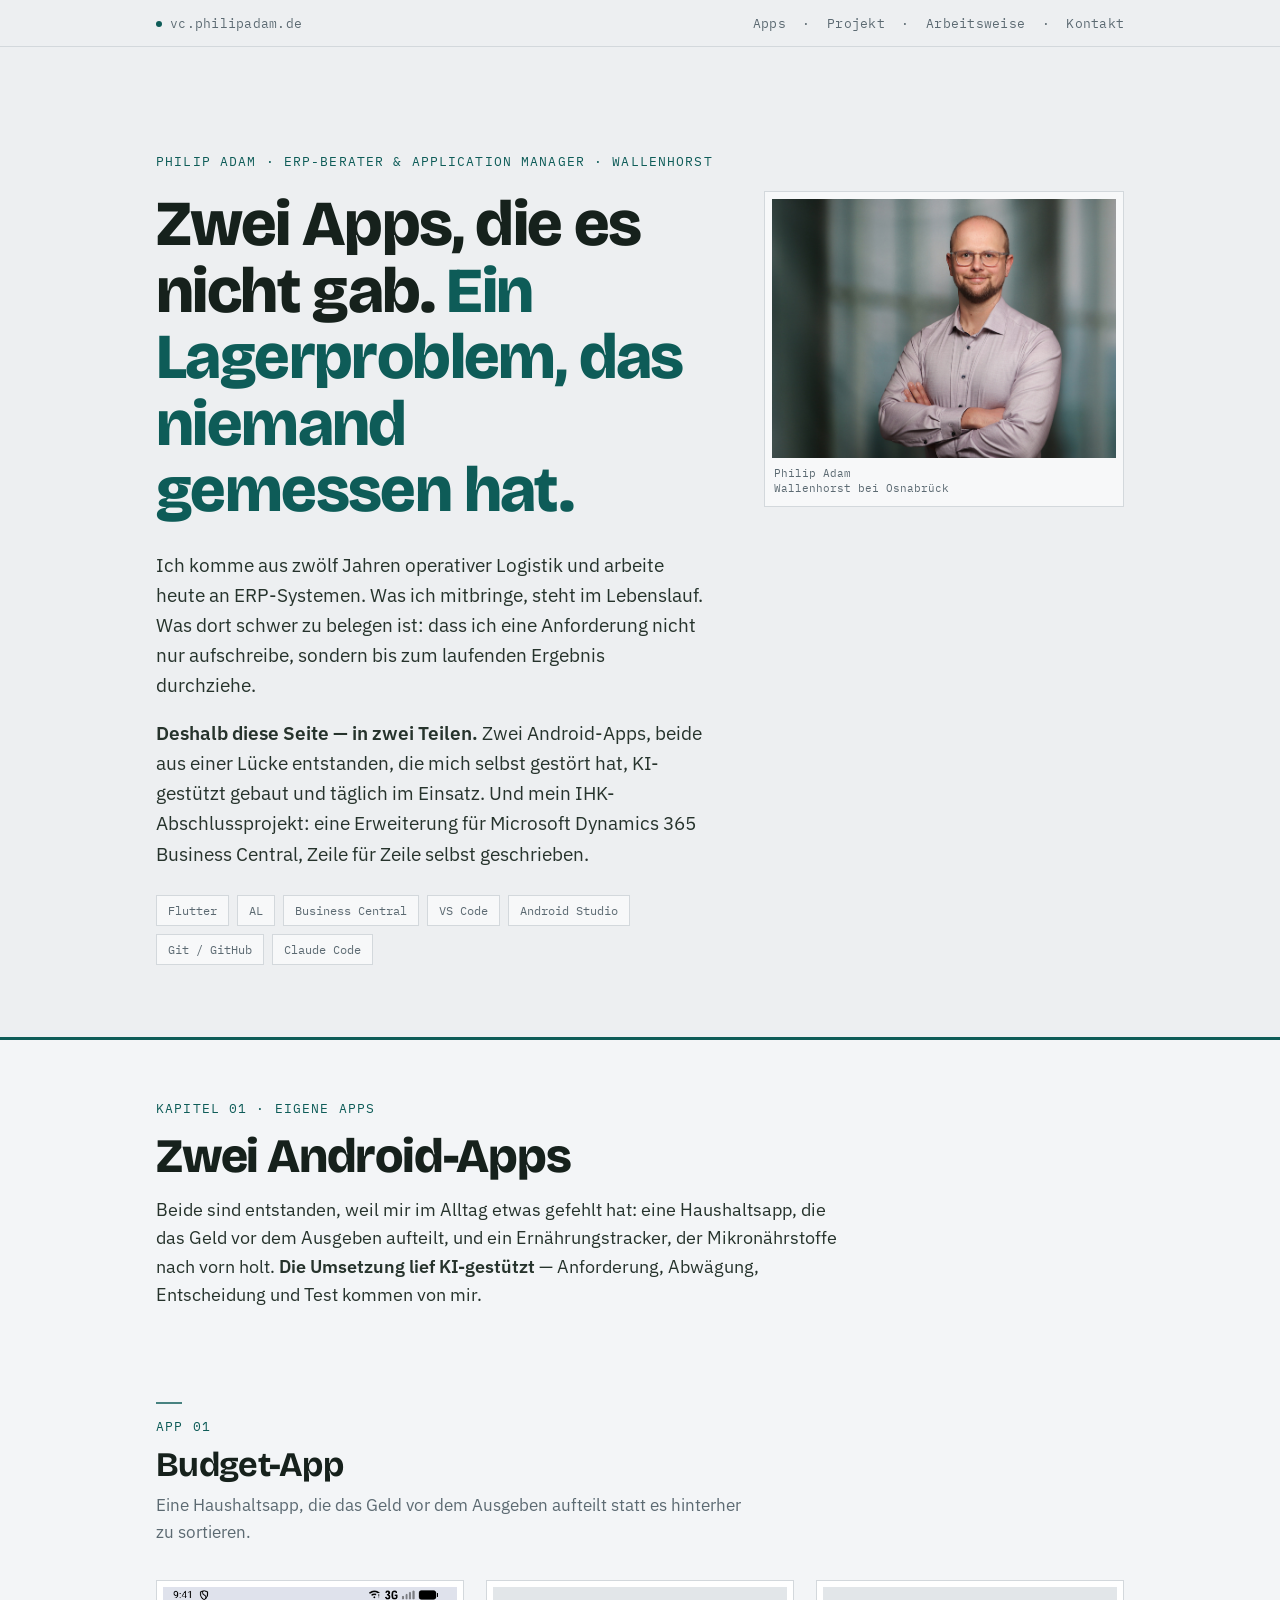
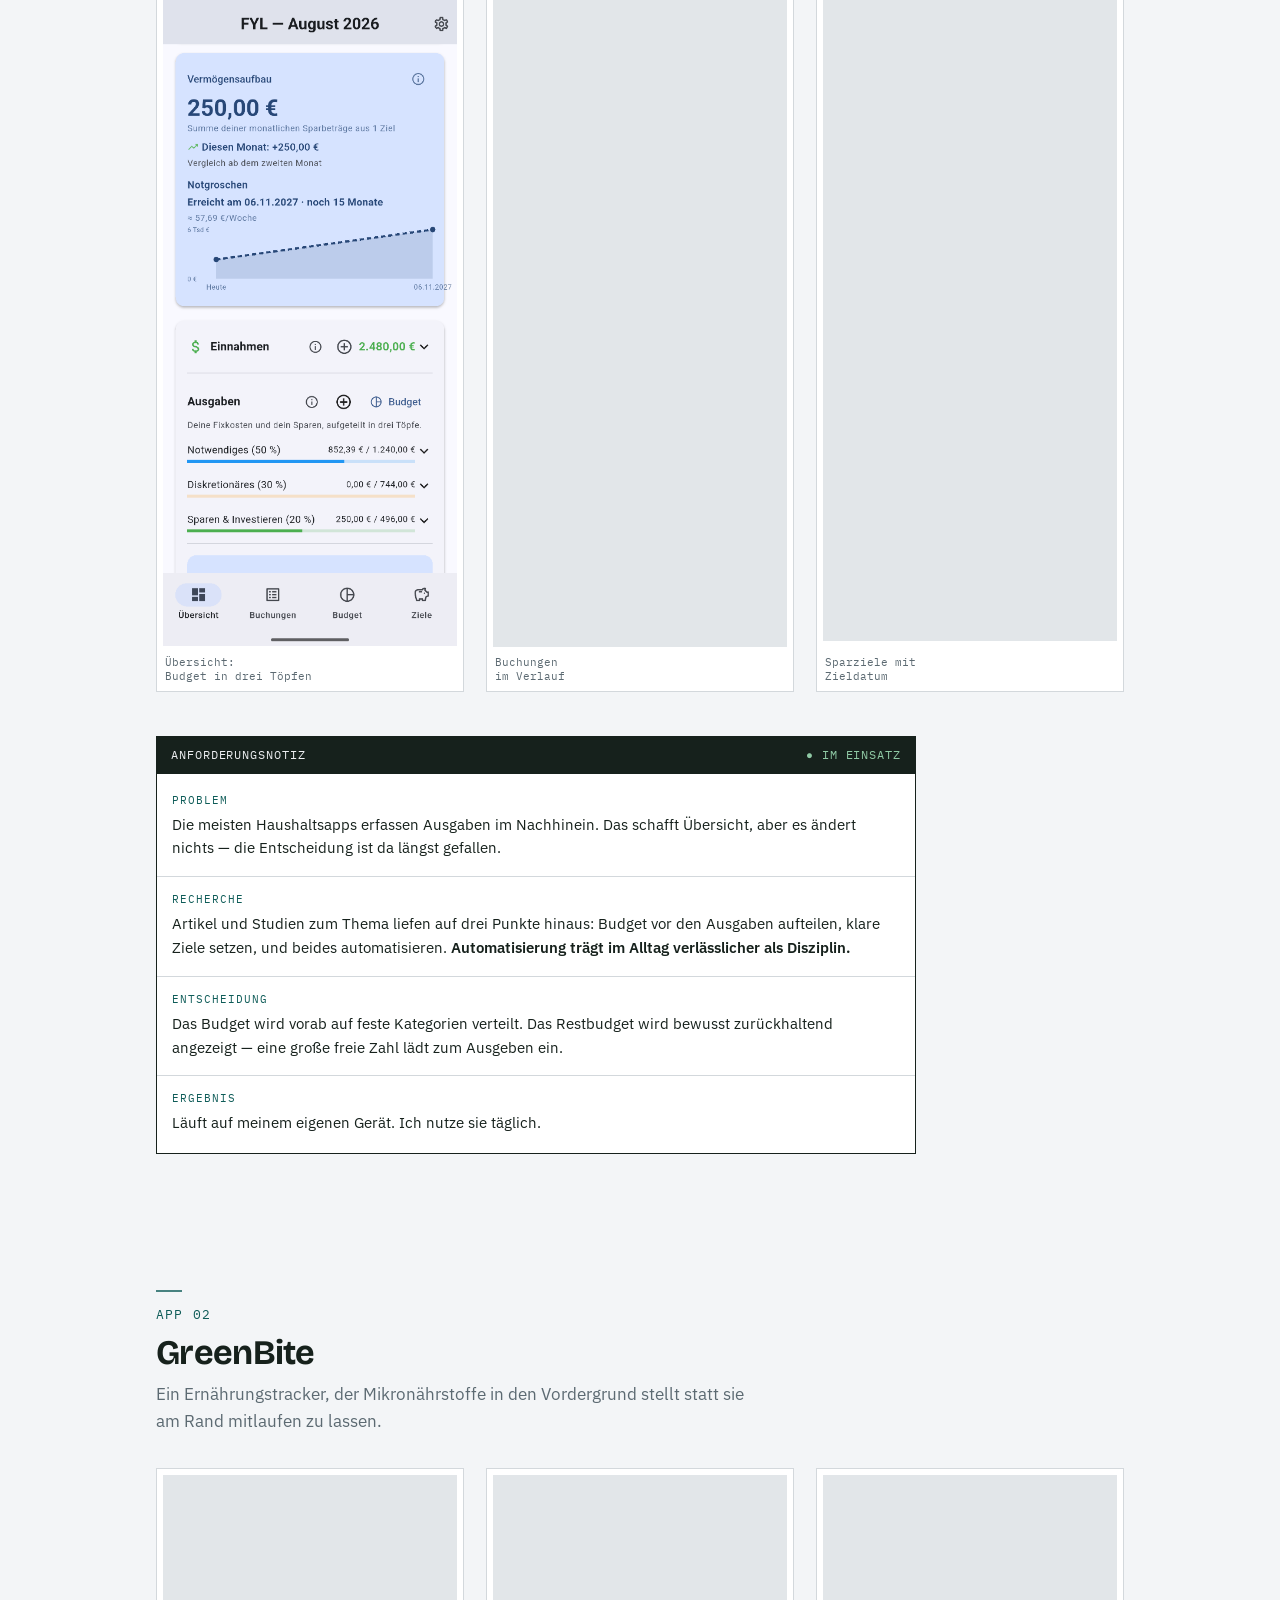
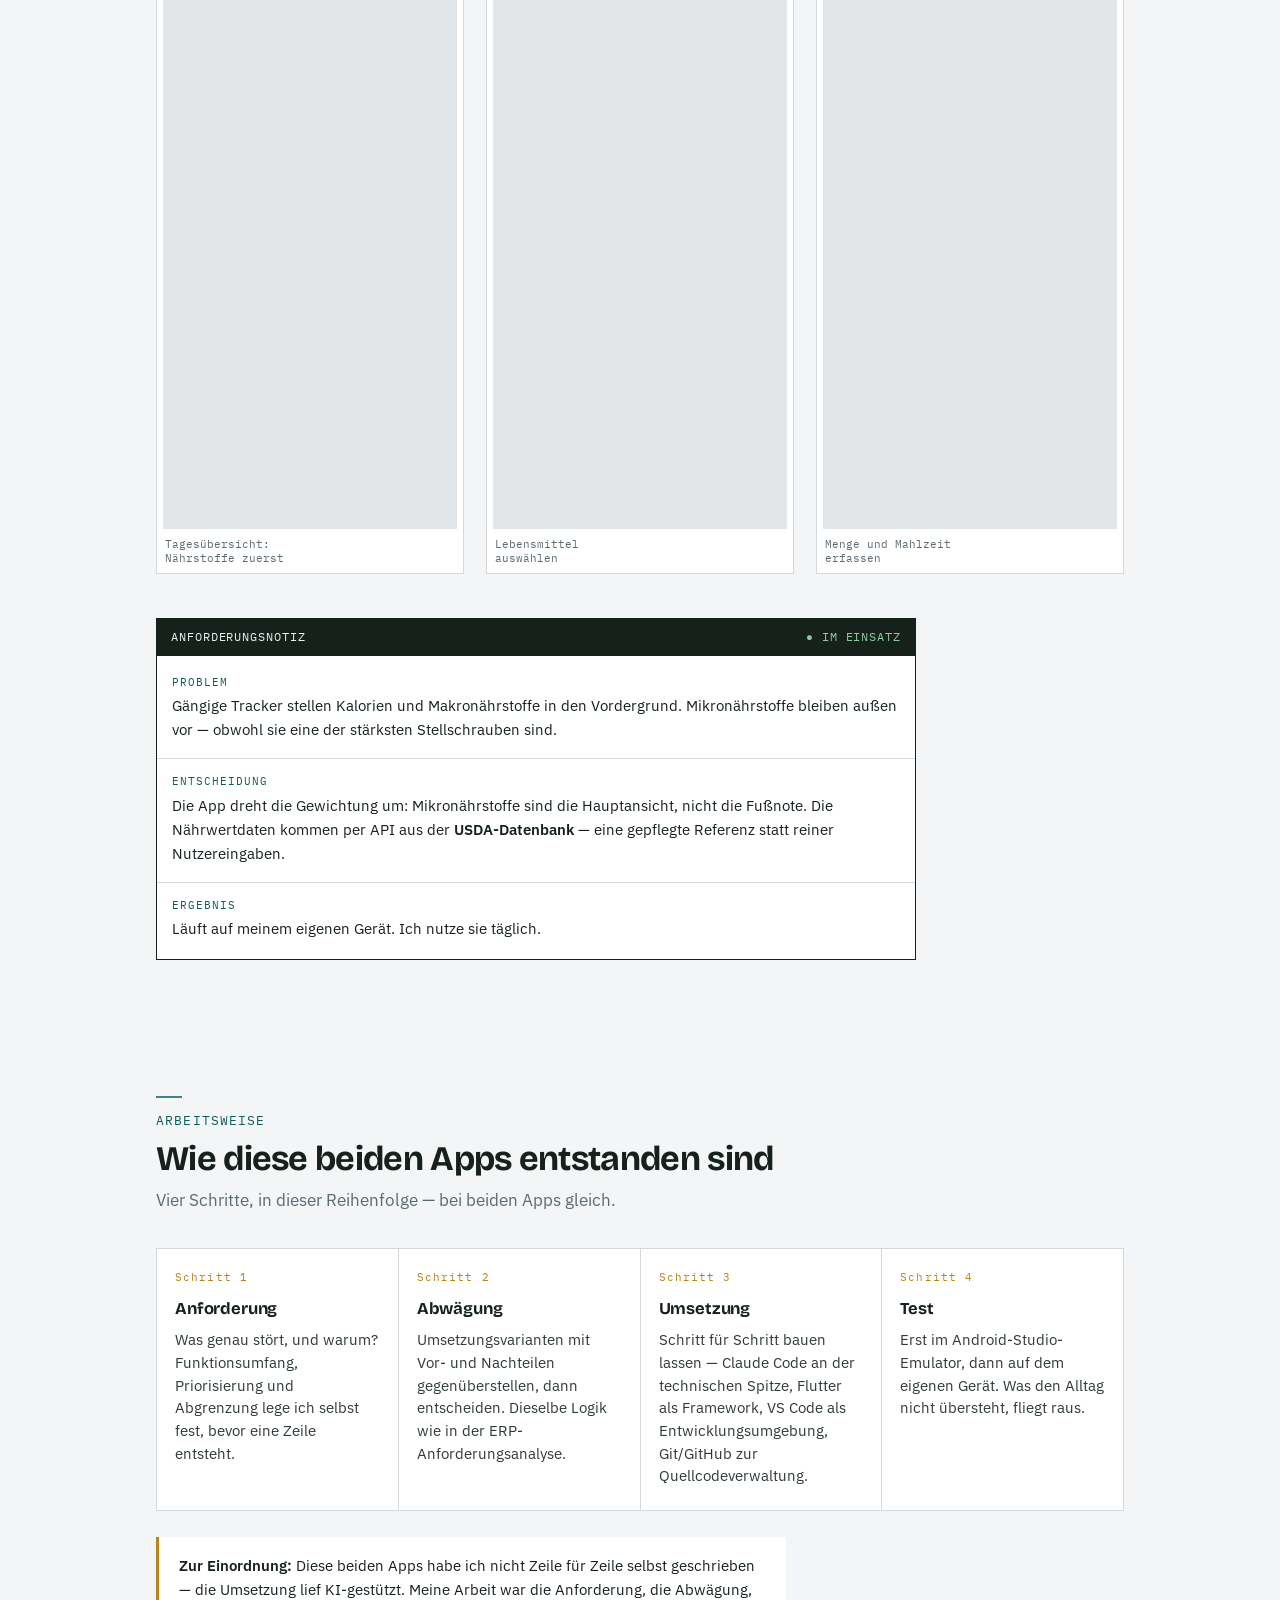
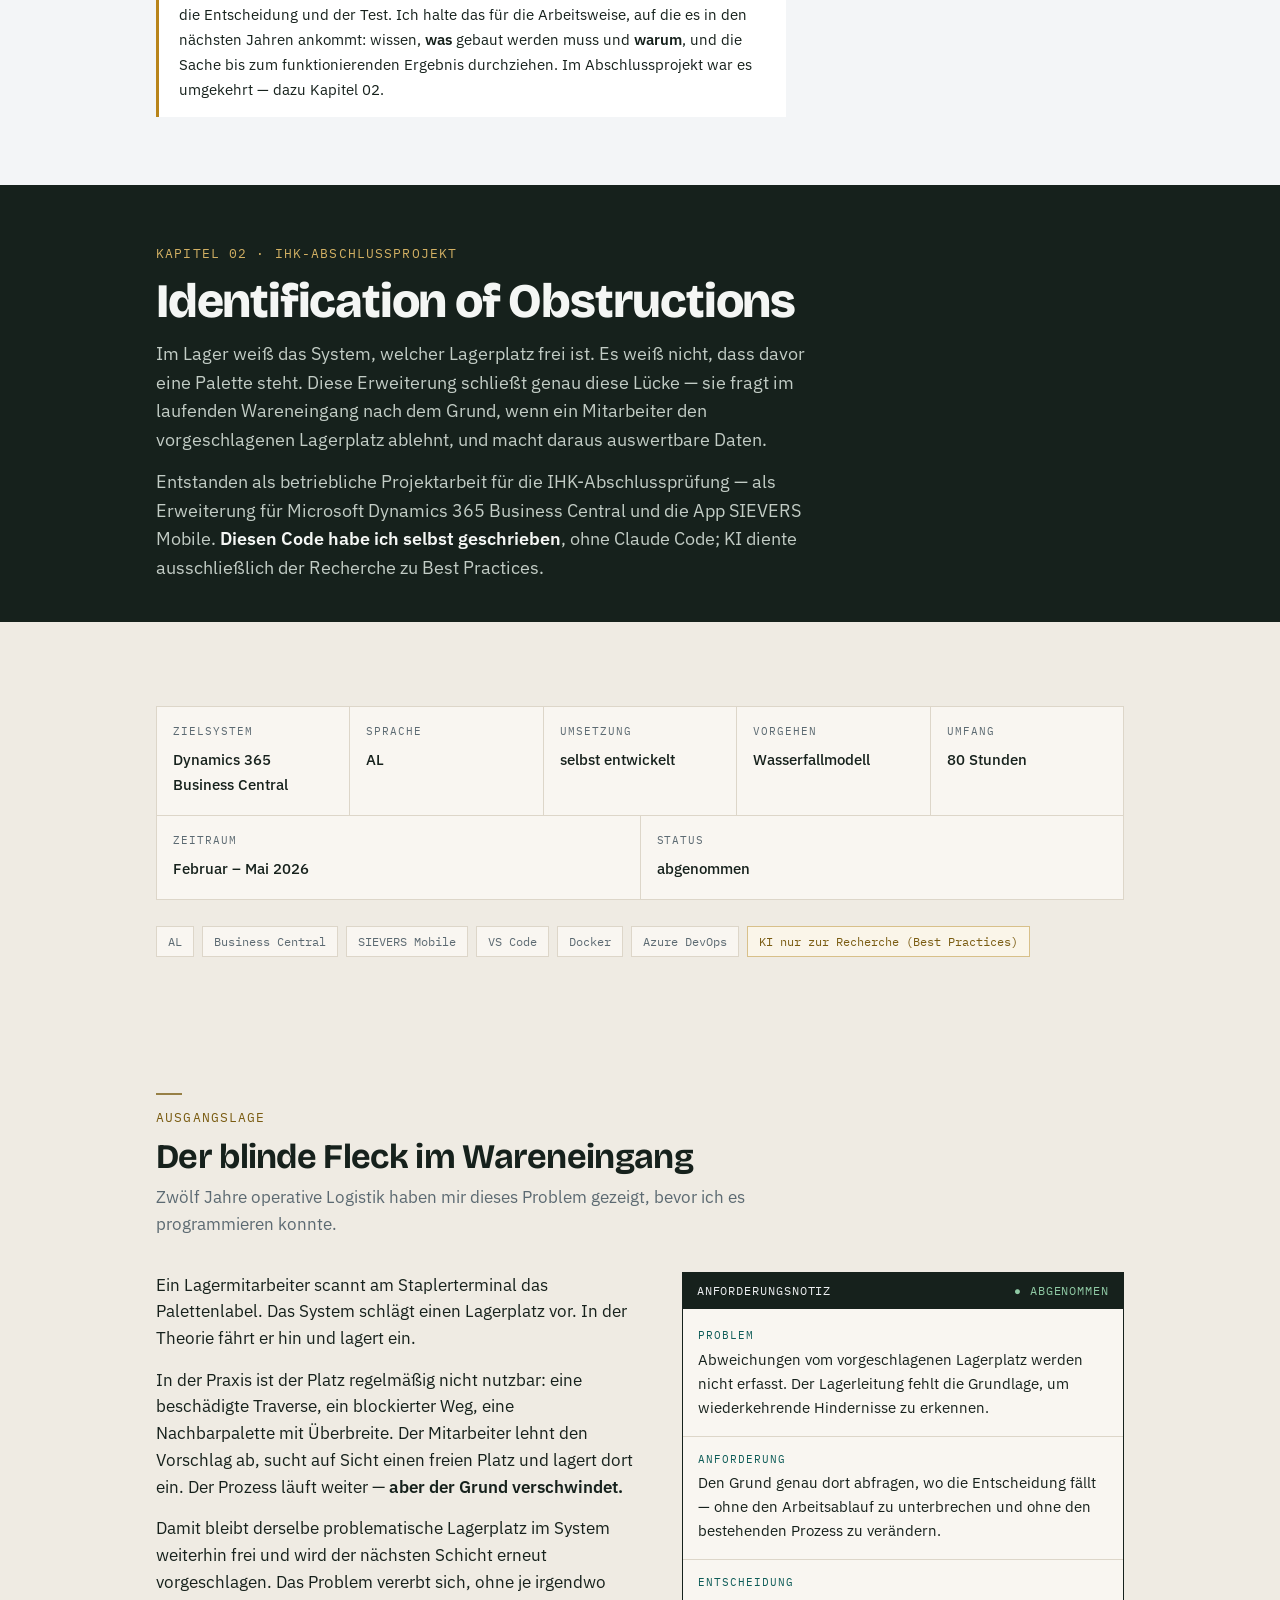
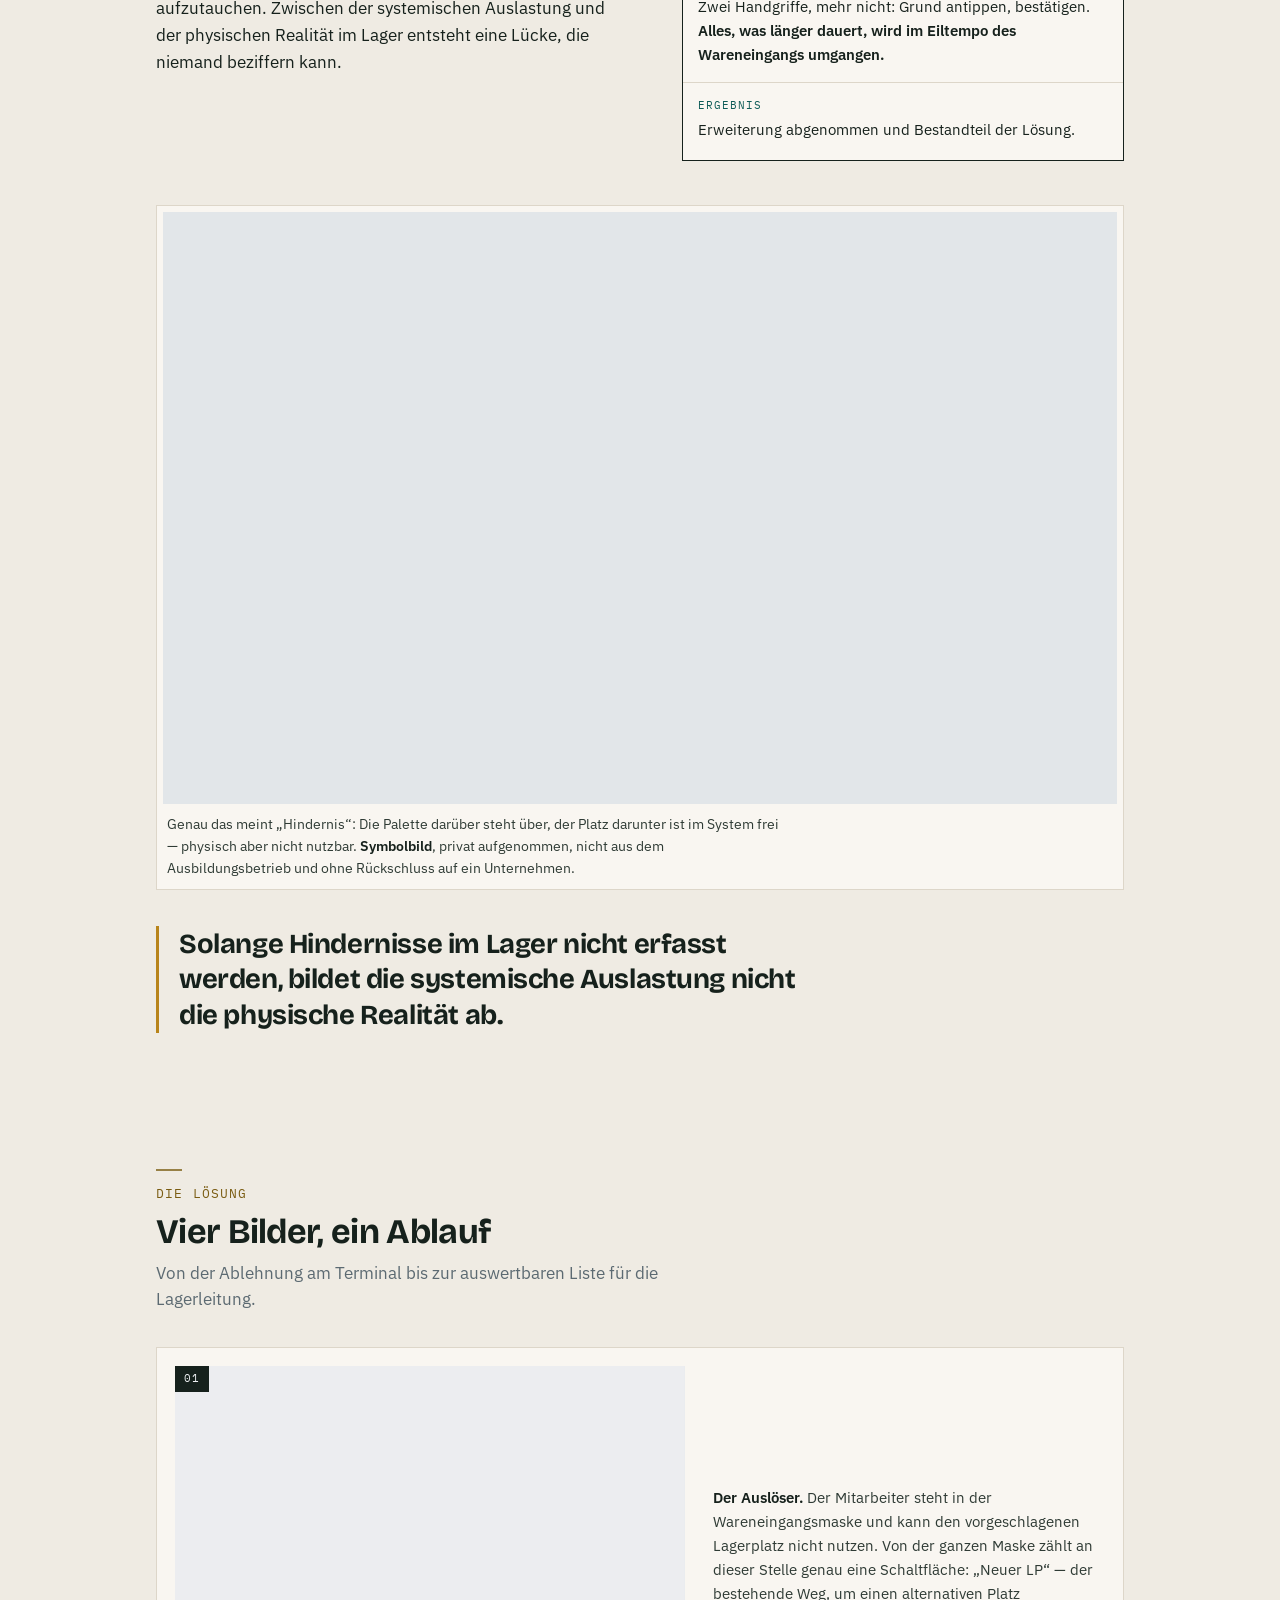
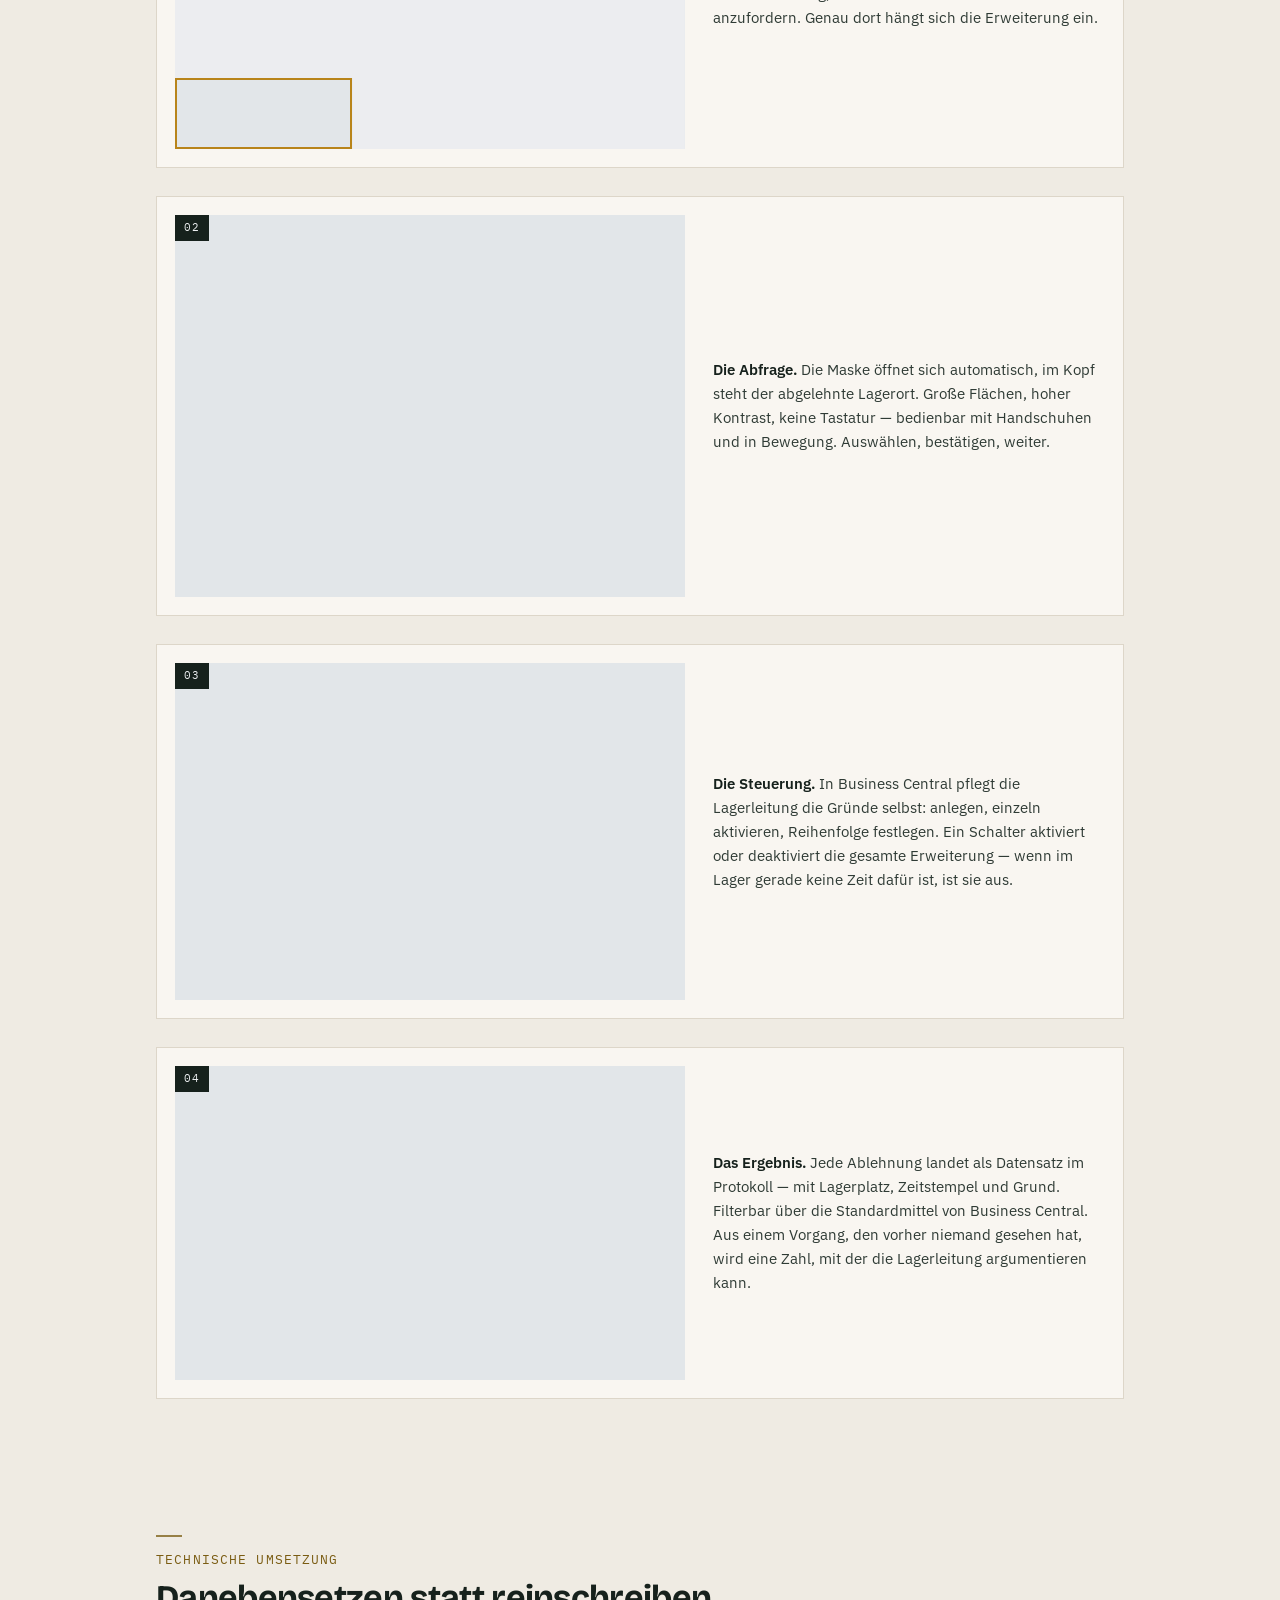
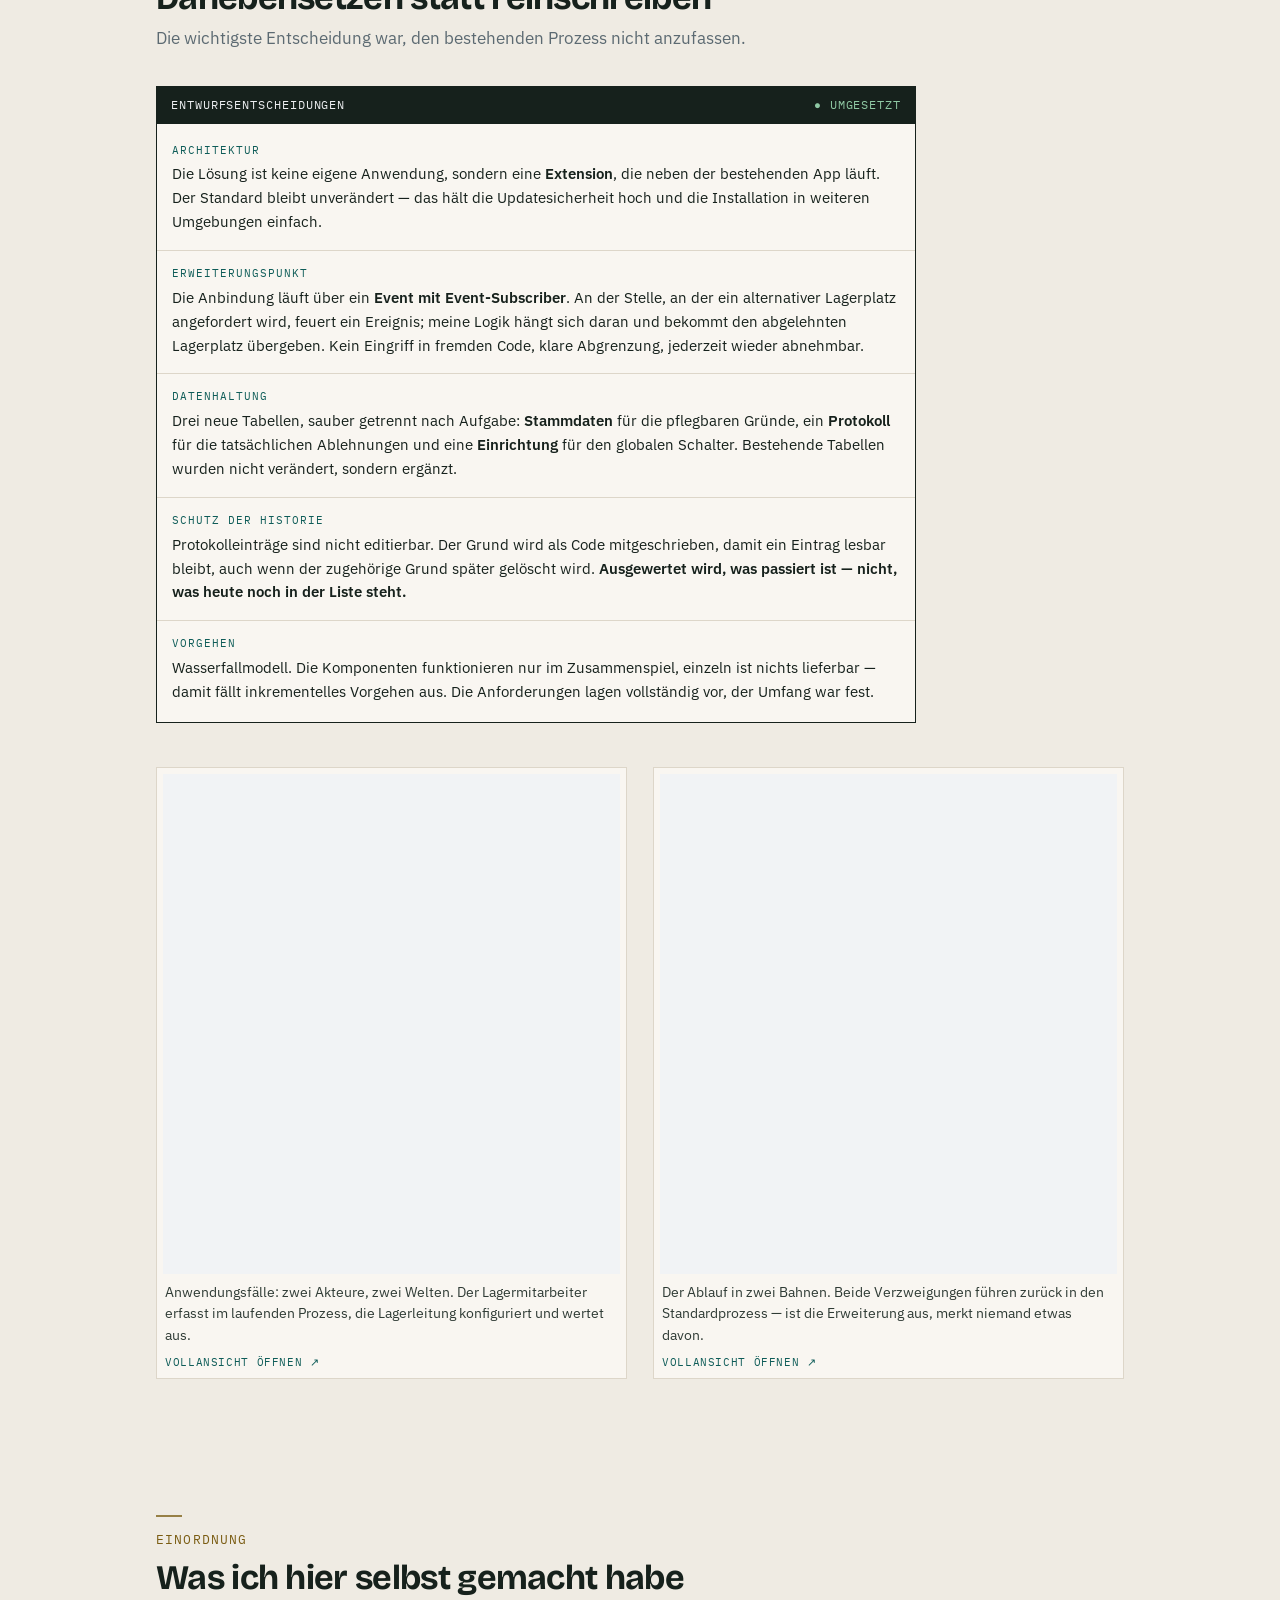
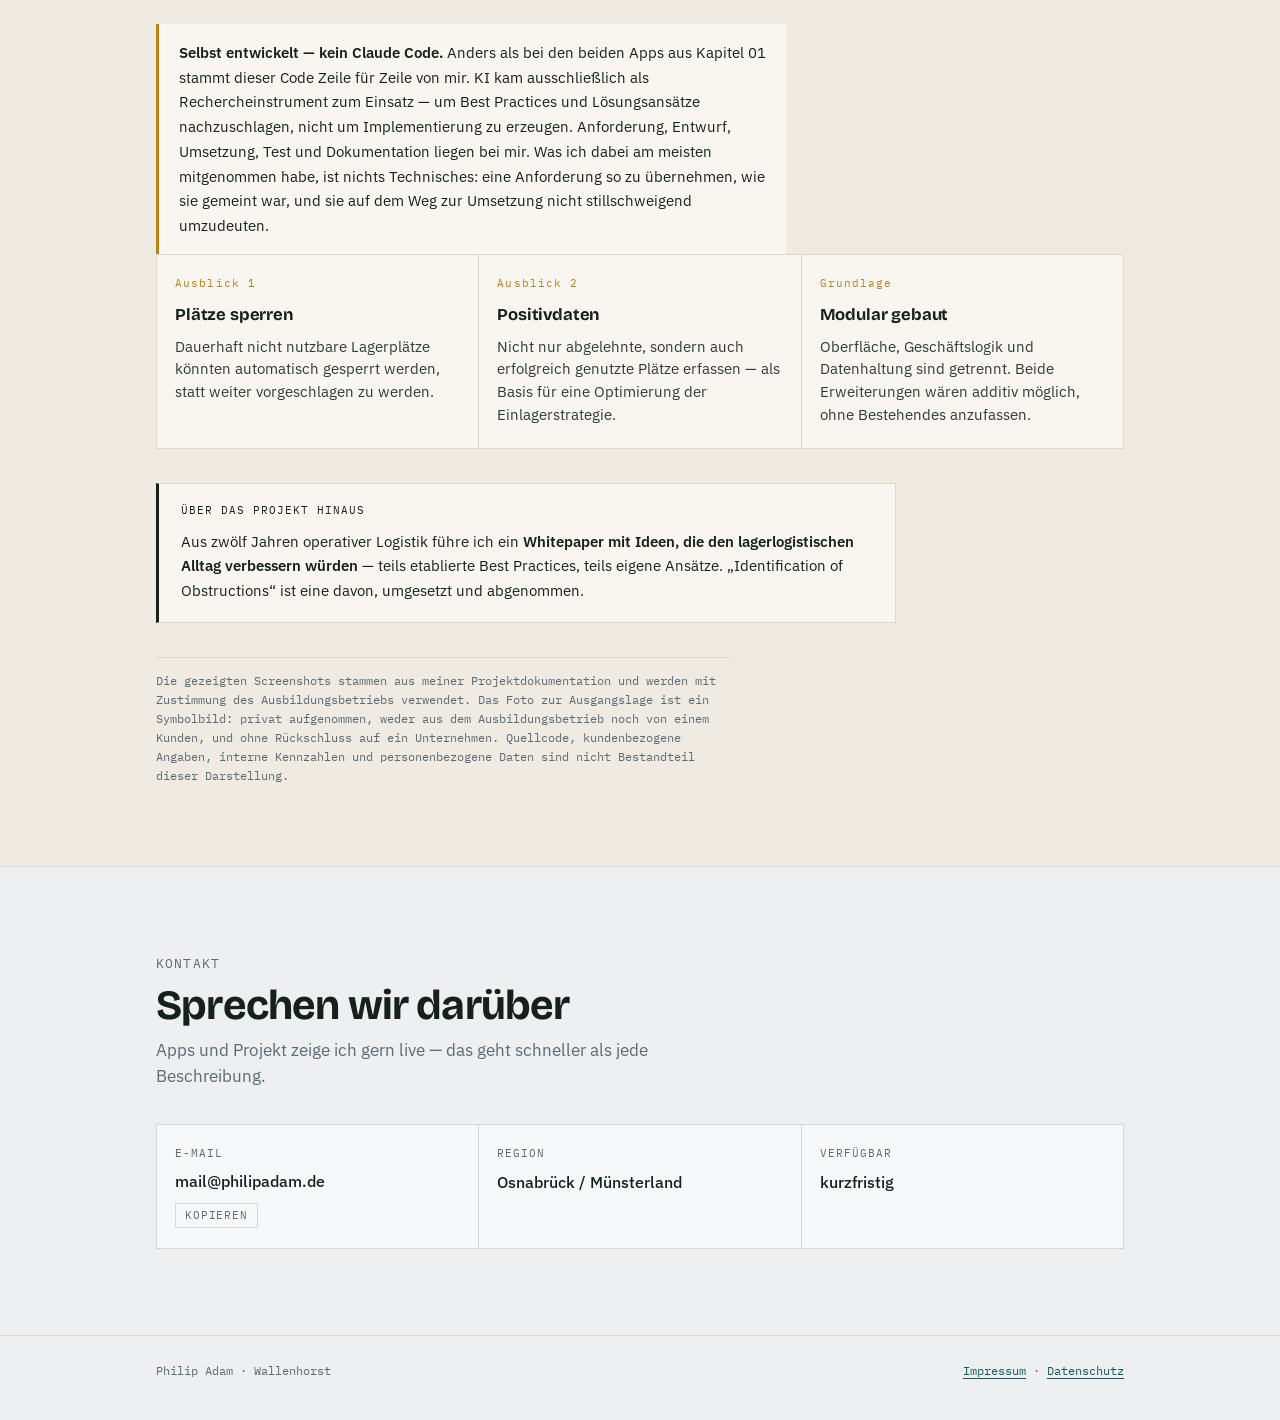
==== commit 28929ae5: "Inhalte auf einer Seite buendeln und in zwei Kapitel gliedern - Abschlussprojekt vollstaendig auf di" ====
--- a/ioo.html
+++ b/ioo.html
@@ -3,246 +3,23 @@
 <head>
 <meta charset="utf-8">
 <meta name="viewport" content="width=device-width, initial-scale=1">
-<title>Identification of Obstructions — Abschlussprojekt von Philip Adam</title>
-<meta name="description" content="IHK-Abschlussprojekt: eine Erweiterung für Microsoft Dynamics 365 Business Central, die im Wareneingang erfasst, warum ein vorgeschlagener Lagerplatz abgelehnt wurde.">
-<meta name="robots" content="index, follow">
-
-<link rel="canonical" href="https://vc.philipadam.de/ioo.html">
-
-<meta property="og:type" content="article">
-<meta property="og:url" content="https://vc.philipadam.de/ioo.html">
-<meta property="og:locale" content="de_DE">
-<meta property="og:title" content="Identification of Obstructions — Abschlussprojekt">
-<meta property="og:description" content="Eine Business-Central-Erweiterung, die im Wareneingang sichtbar macht, was das System bisher nicht wusste.">
-<meta property="og:image" content="https://vc.philipadam.de/og-image.png">
-<meta property="og:image:width" content="1200">
-<meta property="og:image:height" content="630">
-<meta name="twitter:card" content="summary_large_image">
-
-<link rel="preload" href="fonts/ibm-plex-sans-latin.woff2" as="font" type="font/woff2" crossorigin>
-<link rel="preload" href="fonts/bricolage-grotesque-latin.woff2" as="font" type="font/woff2" crossorigin>
-
+<title>Identification of Obstructions — jetzt auf der Startseite</title>
+<meta name="description" content="Das Abschlussprojekt Identification of Obstructions ist auf die Startseite umgezogen.">
+<!-- Der Projektinhalt steht vollstaendig auf der Startseite. Diese Datei bleibt nur
+     bestehen, damit bereits verschickte Links (Bewerbungen) weiter funktionieren. -->
+<meta name="robots" content="noindex, follow">
+<link rel="canonical" href="https://vc.philipadam.de/#projekt">
+<meta http-equiv="refresh" content="0; url=index.html#projekt">
 <link rel="stylesheet" href="style.css">
 </head>
 <body>
-
-<nav class="bar">
-  <div class="wrap">
-    <span><span class="dot"></span><a href="index.html">vc.philipadam.de</a></span>
-    <span><a href="index.html#apps">Apps</a> &nbsp;·&nbsp; <a href="#loesung">Lösung</a> &nbsp;·&nbsp; <a href="#technik">Technik</a> &nbsp;·&nbsp; <a href="#test">Test</a></span>
-  </div>
-</nav>
-
-<!-- ============ EINSTIEG ============ -->
 <section class="sec first">
   <div class="wrap">
-    <p class="sec-label">Abschlussprojekt · Fachinformatiker Anwendungsentwicklung</p>
-    <h1 class="page-h1">Identification of Obstructions</h1>
-    <p class="lede">Im Lager weiß das System, welcher Lagerplatz frei ist. Es weiß nicht, dass davor eine Palette steht. Diese Erweiterung schließt genau diese Lücke — sie fragt im laufenden Wareneingang nach dem Grund, wenn ein Mitarbeiter den vorgeschlagenen Lagerplatz ablehnt, und macht daraus auswertbare Daten.</p>
-    <p class="lede">Entstanden als betriebliche Projektarbeit für die IHK-Abschlussprüfung — als Erweiterung für Microsoft Dynamics 365 Business Central und die App SIEVERS Mobile.</p>
-
-    <div class="facts">
-      <div class="fact"><span class="k">Zielsystem</span><span class="v">Dynamics 365 Business&nbsp;Central</span></div>
-      <div class="fact"><span class="k">Sprache</span><span class="v">AL</span></div>
-      <div class="fact"><span class="k">Vorgehen</span><span class="v">Wasserfallmodell</span></div>
-      <div class="fact"><span class="k">Umfang</span><span class="v">80 Stunden</span></div>
-      <div class="fact"><span class="k">Zeitraum</span><span class="v">Februar – Mai 2026</span></div>
-      <div class="fact"><span class="k">Status</span><span class="v">abgenommen</span></div>
-    </div>
-
-    <div class="meta">
-      <span>AL</span><span>Business Central</span><span>SIEVERS Mobile</span><span>VS Code</span><span>Docker</span><span>Azure DevOps</span>
-    </div>
+    <p class="sec-label">Umgezogen</p>
+    <h2>Identification of Obstructions</h2>
+    <p class="sub">Das Abschlussprojekt steht jetzt vollständig auf der Startseite.</p>
+    <a class="cta" href="index.html#projekt">Weiter zum Projekt →</a>
   </div>
 </section>
-
-<!-- ============ AUSGANGSLAGE ============ -->
-<section class="sec">
-  <div class="wrap">
-    <p class="sec-label">Ausgangslage</p>
-    <h2>Der blinde Fleck im Wareneingang</h2>
-    <p class="sub">Zwölf Jahre operative Logistik haben mir dieses Problem gezeigt, bevor ich es programmieren konnte.</p>
-
-    <div class="duo">
-      <div>
-        <p>Ein Lagermitarbeiter scannt am Staplerterminal das Palettenlabel. Das System schlägt einen Lagerplatz vor. In der Theorie fährt er hin und lagert ein.</p>
-        <p>In der Praxis ist der Platz regelmäßig nicht nutzbar: eine beschädigte Traverse, ein blockierter Weg, eine Nachbarpalette mit Überbreite. Der Mitarbeiter lehnt den Vorschlag ab, sucht auf Sicht einen freien Platz und lagert dort ein. Der Prozess läuft weiter — <b>aber der Grund verschwindet.</b></p>
-        <p>Damit bleibt derselbe problematische Lagerplatz im System weiterhin frei und wird der nächsten Schicht erneut vorgeschlagen. Das Problem vererbt sich, ohne je irgendwo aufzutauchen. Zwischen der systemischen Auslastung und der physischen Realität im Lager entsteht eine Lücke, die niemand beziffern kann.</p>
-      </div>
-      <div class="spec">
-        <div class="spec-head"><span>Anforderungsnotiz</span><span class="st">● abgenommen</span></div>
-        <dl>
-          <dt>Problem</dt>
-          <dd>Abweichungen vom vorgeschlagenen Lagerplatz werden nicht erfasst. Der Lagerleitung fehlt die Grundlage, um wiederkehrende Hindernisse zu erkennen.</dd>
-
-          <dt>Anforderung</dt>
-          <dd>Den Grund genau dort abfragen, wo die Entscheidung fällt — ohne den Arbeitsablauf zu unterbrechen und ohne den bestehenden Prozess zu verändern.</dd>
-
-          <dt>Entscheidung</dt>
-          <dd>Zwei Handgriffe, mehr nicht: Grund antippen, bestätigen. <b>Alles, was länger dauert, wird im Eiltempo des Wareneingangs umgangen.</b></dd>
-
-          <dt>Ergebnis</dt>
-          <dd>Erweiterung abgenommen und Bestandteil der Lösung.</dd>
-        </dl>
-      </div>
-    </div>
-  </div>
-</section>
-
-<!-- ============ LÖSUNG ============ -->
-<section class="sec" id="loesung">
-  <div class="wrap">
-    <p class="sec-label">Die Lösung</p>
-    <h2>Vier Bilder, ein Ablauf</h2>
-    <p class="sub">Von der Ablehnung am Terminal bis zur auswertbaren Liste für die Lagerleitung.</p>
-
-    <div class="steps-visual">
-
-      <figure class="shot wide">
-        <span class="num">01</span>
-        <img src="ioopics/2wareneingang.png" alt="Wareneingangsmaske am Staplerterminal, die Schaltfläche „Neuer LP“ ist hervorgehoben" width="958" height="720" loading="lazy" decoding="async">
-        <figcaption><b>Der Auslöser.</b> Der Mitarbeiter steht in der Wareneingangsmaske und kann den vorgeschlagenen Lagerplatz nicht nutzen. Er drückt „Neuer LP“ — den bestehenden Weg, um einen alternativen Platz anzufordern. Genau an diesem Punkt hängt sich die Erweiterung ein.</figcaption>
-      </figure>
-
-      <figure class="shot wide">
-        <span class="num">02</span>
-        <img src="ioopics/1maske.png" alt="Mobile Maske mit der Liste der Ablehnungsgründe und einer Bestätigen-Schaltfläche" width="950" height="711" loading="lazy" decoding="async">
-        <figcaption><b>Die Abfrage.</b> Die Maske öffnet sich automatisch, im Kopf steht der abgelehnte Lagerort. Große Flächen, hoher Kontrast, keine Tastatur — bedienbar mit Handschuhen und in Bewegung. Auswählen, bestätigen, weiter.</figcaption>
-      </figure>
-
-      <figure class="shot wide">
-        <span class="num">03</span>
-        <img src="ioopics/3einrichtung.png" alt="Einrichtungsseite in Business Central mit Statusanzeige und Liste der Hindernisgründe" width="1191" height="789" loading="lazy" decoding="async">
-        <figcaption><b>Die Steuerung.</b> In Business Central pflegt die Lagerleitung die Gründe selbst: anlegen, einzeln aktivieren, Reihenfolge festlegen. Ein Schalter aktiviert oder deaktiviert die gesamte Erweiterung — wenn im Lager gerade keine Zeit dafür ist, ist sie aus.</figcaption>
-      </figure>
-
-      <figure class="shot wide">
-        <span class="num">04</span>
-        <img src="ioopics/4protokoll.png" alt="Protokollliste in Business Central mit Lagerplatz, Zeitstempel und Hinderniscode je Eintrag" width="1148" height="705" loading="lazy" decoding="async">
-        <figcaption><b>Das Ergebnis.</b> Jede Ablehnung landet als Datensatz im Protokoll — mit Lagerplatz, Zeitstempel und Grund. Filterbar über die Standardmittel von Business Central. Aus einem Vorgang, den vorher niemand gesehen hat, wird eine Zahl, mit der die Lagerleitung argumentieren kann.</figcaption>
-      </figure>
-
-    </div>
-  </div>
-</section>
-
-<!-- ============ TECHNIK ============ -->
-<section class="sec" id="technik">
-  <div class="wrap">
-    <p class="sec-label">Technische Umsetzung</p>
-    <h2>Danebensetzen statt reinschreiben</h2>
-    <p class="sub">Die wichtigste Entscheidung war, den bestehenden Prozess nicht anzufassen.</p>
-
-    <div class="spec">
-      <div class="spec-head"><span>Entwurfsentscheidungen</span><span class="st">● umgesetzt</span></div>
-      <dl>
-        <dt>Architektur</dt>
-        <dd>Die Lösung ist keine eigene Anwendung, sondern eine <b>Extension</b>, die neben der bestehenden App läuft. Der Standard bleibt unverändert — das hält die Updatesicherheit hoch und die Installation in weiteren Umgebungen einfach.</dd>
-
-        <dt>Erweiterungspunkt</dt>
-        <dd>Die Anbindung läuft über ein <b>Event mit Event-Subscriber</b>. An der Stelle, an der ein alternativer Lagerplatz angefordert wird, feuert ein Ereignis; meine Logik hängt sich daran und bekommt den abgelehnten Lagerplatz übergeben. Kein Eingriff in fremden Code, klare Abgrenzung, jederzeit wieder abnehmbar.</dd>
-
-        <dt>Datenhaltung</dt>
-        <dd>Drei neue Tabellen, sauber getrennt nach Aufgabe: <b>Stammdaten</b> für die pflegbaren Gründe, ein <b>Protokoll</b> für die tatsächlichen Ablehnungen und eine <b>Einrichtung</b> für den globalen Schalter. Bestehende Tabellen wurden nicht verändert, sondern ergänzt.</dd>
-
-        <dt>Schutz der Historie</dt>
-        <dd>Protokolleinträge sind nicht editierbar. Der Grund wird als Code mitgeschrieben, damit ein Eintrag lesbar bleibt, auch wenn der zugehörige Grund später gelöscht wird. <b>Ausgewertet wird, was passiert ist — nicht, was heute noch in der Liste steht.</b></dd>
-
-        <dt>Vorgehen</dt>
-        <dd>Wasserfallmodell. Die Komponenten funktionieren nur im Zusammenspiel, einzeln ist nichts lieferbar — damit fällt inkrementelles Vorgehen aus. Die Anforderungen lagen vollständig vor, der Umfang war fest.</dd>
-      </dl>
-    </div>
-
-    <div class="figrow">
-      <figure class="shot diagram">
-        <a href="ioopics/5anwendungsfaelle.png" target="_blank" rel="noopener">
-          <img src="ioopics/5anwendungsfaelle.png" alt="UML-Anwendungsfalldiagramm mit den Akteuren Lagermitarbeiter und Lagerleiter" width="1821" height="1371" loading="lazy" decoding="async">
-        </a>
-        <figcaption>Anwendungsfälle: zwei Akteure, zwei Welten. Der Lagermitarbeiter erfasst im laufenden Prozess, die Lagerleitung konfiguriert und wertet aus. <span class="zoom">Vollansicht öffnen ↗</span></figcaption>
-      </figure>
-      <figure class="shot diagram">
-        <a href="ioopics/6ablauf.png" target="_blank" rel="noopener">
-          <img src="ioopics/6ablauf.png" alt="UML-Aktivitätsdiagramm mit den Bahnen Lagerleiter und Lagermitarbeiter" width="1528" height="2774" loading="lazy" decoding="async">
-        </a>
-        <figcaption>Der Ablauf in zwei Bahnen. Beide Verzweigungen führen zurück in den Standardprozess — ist die Erweiterung aus, merkt niemand etwas davon. <span class="zoom">Vollansicht öffnen ↗</span></figcaption>
-      </figure>
-    </div>
-  </div>
-</section>
-
-<!-- ============ TEST ============ -->
-<section class="sec" id="test">
-  <div class="wrap">
-    <p class="sec-label">Test</p>
-    <h2>Die Maske kam nicht</h2>
-    <p class="sub">Der interessanteste Teil des Projekts war der Moment, in dem nichts passierte.</p>
-
-    <div class="duo">
-      <div>
-        <p>Implementierung fertig, Erweiterung aktiviert, „Neuer LP“ gedrückt — und die Maske erschien nicht. Kein Fehler, keine Meldung, einfach nichts.</p>
-        <p>Mit Breakpoints und zeilenweisem Durchlaufen im Debugger habe ich den Ausführungspfad zurückverfolgt und die Variablenwerte beobachtet. Das Ergebnis lag nicht in meinem Code: In der Verarbeitungskette wurde ein Flag bereits als „erledigt“ gesetzt, <b>bevor</b> überhaupt geprüft war, ob die zuständige Stelle erreicht ist. Meine Logik sah beim Eintritt nur noch „schon verarbeitet“ und stieg sofort wieder aus.</p>
-        <p>Aufgefallen war das vorher nie, weil bis dahin nichts hinter dieser Stelle kam. Erst meine Erweiterung stand dahinter. Der Fehler wurde behoben — Prüfung vor Flag statt Flag vor Prüfung — und das korrekte Verhalten anschließend erneut im Debugger bestätigt.</p>
-        <p class="pull">Ein Projekt, das nur den eigenen Code testet, hätte diesen Fehler nie gefunden.</p>
-      </div>
-
-      <div class="spec">
-        <div class="spec-head"><span>Testfälle</span><span class="st">● 6 / 6</span></div>
-        <dl>
-          <dt>vor der Behebung</dt>
-          <dd class="fail">Erweiterung aktiv, „Neuer LP“ ausgeführt → Maske erscheint <b>nicht</b>. Ursache im Debugger lokalisiert.</dd>
-
-          <dt>nach der Behebung</dt>
-          <dd class="pass">Erweiterung deaktiviert → Maske erscheint nicht.</dd>
-          <dd class="pass">Kein Grund aktiv → Maske erscheint, Liste leer.</dd>
-          <dd class="pass">Gründe aktiv → Maske erscheint in korrekter Sortierreihenfolge.</dd>
-          <dd class="pass">Grund bestätigt → Datensatz mit Platz, Grund und Zeitstempel gespeichert.</dd>
-          <dd class="pass">Nach Bestätigung → Maske schließt, Wareneingang läuft ohne Unterbrechung weiter.</dd>
-        </dl>
-      </div>
-    </div>
-  </div>
-</section>
-
-<!-- ============ EINORDNUNG ============ -->
-<section class="sec">
-  <div class="wrap">
-    <p class="sec-label">Einordnung</p>
-    <h2>Was ich hier selbst gemacht habe</h2>
-
-    <div class="honest">
-      <b>Anders als bei den beiden Apps:</b> Diesen Code habe ich selbst geschrieben. KI kam ausschließlich als Rechercheinstrument zum Einsatz — um Best Practices und Lösungsansätze nachzuschlagen, nicht um Implementierung zu erzeugen. Anforderung, Entwurf, Umsetzung, Test und Dokumentation liegen bei mir. Was ich dabei am meisten mitgenommen habe, ist nichts Technisches: eine Anforderung so zu übernehmen, wie sie gemeint war, und sie auf dem Weg zur Umsetzung nicht stillschweigend umzudeuten.
-    </div>
-
-    <div class="flow three">
-      <div class="step">
-        <span class="n">Ausblick 1</span>
-        <h3>Plätze sperren</h3>
-        <p>Dauerhaft nicht nutzbare Lagerplätze könnten automatisch gesperrt werden, statt weiter vorgeschlagen zu werden.</p>
-      </div>
-      <div class="step">
-        <span class="n">Ausblick 2</span>
-        <h3>Positivdaten</h3>
-        <p>Nicht nur abgelehnte, sondern auch erfolgreich genutzte Plätze erfassen — als Basis für eine Optimierung der Einlagerstrategie.</p>
-      </div>
-      <div class="step">
-        <span class="n">Grundlage</span>
-        <h3>Modular gebaut</h3>
-        <p>Oberfläche, Geschäftslogik und Datenhaltung sind getrennt. Beide Erweiterungen wären additiv möglich, ohne Bestehendes anzufassen.</p>
-      </div>
-    </div>
-
-    <p class="disclaimer">Die gezeigten Screenshots stammen aus meiner Projektdokumentation und werden mit Zustimmung des Ausbildungsbetriebs verwendet. Quellcode, kundenbezogene Angaben, interne Kennzahlen und personenbezogene Daten sind nicht Bestandteil dieser Darstellung.</p>
-
-    <a class="back" href="index.html">← zurück zur Startseite</a>
-  </div>
-</section>
-
-<footer>
-  <div class="wrap">
-    <span>Philip Adam · Wallenhorst</span>
-    <span><a href="impressum.html">Impressum</a> · <a href="datenschutz.html">Datenschutz</a></span>
-  </div>
-</footer>
-
 </body>
 </html>
--- a/style.css
+++ b/style.css
@@ -97,6 +97,8 @@
   .bar .wrap{font-size:11px;gap:10px}
   .bar .dot{margin-right:5px}
 }
+/* auf dem Telefon faellt der nachrangige Punkt weg, sonst bricht die Leiste um */
+@media(max-width:560px){.bar .opt{display:none}}
 
 /* ---------- hero ---------- */
 .hero{padding:clamp(48px,9vw,104px) 0 clamp(40px,6vw,72px)}
@@ -106,8 +108,8 @@
 }
 .hero h1{
   font-family:var(--display);font-weight:800;
-  font-size:clamp(2.35rem,6.4vw,4.4rem);line-height:1.03;letter-spacing:-.025em;
-  margin:0 0 26px;max-width:16ch;
+  font-size:clamp(2.2rem,5.8vw,4rem);line-height:1.04;letter-spacing:-.025em;
+  margin:0 0 26px;max-width:19ch;
 }
 .hero h1 em{font-style:normal;color:var(--petrol)}
 .hero-grid{display:grid;grid-template-columns:minmax(0,1fr) clamp(240px,30vw,360px);gap:clamp(24px,5vw,56px);align-items:start}
@@ -132,6 +134,8 @@
   border:1px solid var(--line);background:var(--card);
   padding:5px 11px;color:var(--slate);
 }
+/* Hinweis-Chip: KI-Einsatz im Abschlussprojekt, bewusst abgesetzt */
+.meta span.ki{border-color:#D8C08A;background:#FAF5E9;color:#7A5C12}
 
 /* ---------- section frame ---------- */
 .sec{border-top:1px solid var(--line);padding:clamp(48px,7vw,86px) 0}
@@ -146,6 +150,52 @@
   font-size:clamp(1.72rem,3.9vw,2.6rem);line-height:1.1;letter-spacing:-.02em;margin:0 0 8px;
 }
 .sec .sub{color:var(--slate);margin:0 0 34px;max-width:60ch}
+
+/* ---------- Kapitel: die beiden Apps / das Abschlussprojekt ----------
+   Jedes Kapitel setzt --band, --card, --line und --accent neu. Weil die
+   Bausteine (.spec, .step, .shot, .facts, .flow) durchgehend mit diesen
+   Variablen arbeiten, faerbt sich der ganze Block automatisch mit. */
+.chapter{background:var(--band)}
+.chapter[id]{scroll-margin-top:56px}
+.chapter--apps{--band:#F3F5F7;--card:#FFFFFF;--accent:var(--petrol)}
+.chapter--ioo{--band:#EFEBE3;--card:#F9F6F1;--line:#DDD6C9;--accent:#7A5C12}
+
+/* innerhalb eines Kapitels keine harten Trennlinien: die Bloecke gehoeren zusammen */
+.chapter .sec{border-top:none;padding:clamp(40px,5.5vw,68px) 0}
+.chapter .sec:first-of-type{padding-top:clamp(30px,4.4vw,52px)}
+.chapter .sec-label{color:var(--accent)}
+/* kurzer Akzentstrich markiert einen neuen Block, ohne die Seite zu zerschneiden */
+.chapter .sec > .wrap > .sec-label::before{
+  content:"";display:block;width:26px;height:2px;background:var(--accent);
+  margin-bottom:12px;opacity:.75;
+}
+
+/* Kapitelkopf */
+.chapter-head{padding:clamp(34px,5vw,58px) 0 clamp(26px,3.6vw,40px);border-top:3px solid var(--accent)}
+.chapter-head .ch-n{
+  font-family:var(--mono);font-size:12.5px;letter-spacing:.09em;text-transform:uppercase;
+  color:var(--accent);display:block;margin-bottom:12px;
+}
+.chapter-head h2{
+  font-family:var(--display);font-weight:800;
+  font-size:clamp(1.9rem,4.6vw,3rem);line-height:1.06;letter-spacing:-.025em;margin:0 0 14px;
+}
+.chapter-head p{margin:0 0 14px;max-width:62ch;font-size:clamp(1rem,1.8vw,1.1rem);color:#26332C}
+.chapter-head p:last-child{margin-bottom:0}
+.chapter-head p b{font-weight:600}
+
+/* Kapitel 02 startet auf dunklem Grund, der Inhalt darunter bleibt hell */
+.chapter-head.is-dark{background:var(--ink);color:#E7EAE6;border-top:none}
+.chapter-head.is-dark .ch-n{color:#D2B063}
+.chapter-head.is-dark h2{color:#F4F6F4}
+.chapter-head.is-dark p{color:#C2CCC5}
+.chapter-head.is-dark p b{color:#F4F6F4}
+
+/* Blockueberschrift innerhalb eines Kapitels: eine Stufe unter dem Kapitelkopf */
+.blk-h{
+  font-family:var(--display);font-weight:700;
+  font-size:clamp(1.5rem,3.2vw,2.15rem);line-height:1.12;letter-spacing:-.02em;margin:0 0 8px;
+}
 
 /* ---------- app block ---------- */
 .app{display:grid;gap:clamp(28px,4vw,44px);align-items:start}
@@ -195,7 +245,7 @@
   font-family:var(--mono);font-size:11px;letter-spacing:.1em;color:var(--amber);
   display:block;margin-bottom:9px;
 }
-.step h3{font-family:var(--display);font-weight:700;font-size:1.04rem;margin:0 0 7px;letter-spacing:-.01em}
+.step h4{font-family:var(--display);font-weight:700;font-size:1.04rem;margin:0 0 7px;letter-spacing:-.01em}
 .step p{margin:0;font-size:14.6px;color:#2F3B35;line-height:1.55}
 
 .honest{
@@ -222,13 +272,6 @@
 .copy:hover{border-color:var(--petrol);color:var(--petrol)}
 .copy.done{border-color:var(--petrol);color:var(--petrol);background:rgba(14,92,88,.08)}
 
-/* ---------- Teaser auf der Startseite ---------- */
-.teaser{display:grid;grid-template-columns:minmax(0,1fr) minmax(0,1.15fr);gap:clamp(22px,3.5vw,44px);align-items:center}
-@media(max-width:820px){.teaser{grid-template-columns:1fr}}
-.teaser-shot{display:block;border:1px solid var(--line);background:var(--card);padding:6px;transition:border-color .15s ease}
-.teaser-shot:hover{border-color:var(--petrol)}
-.teaser-shot img{width:100%;height:auto}
-.teaser p{margin:0 0 14px;max-width:56ch}
 .cta{
   display:inline-block;margin-top:22px;font-family:var(--mono);font-size:12.5px;
   letter-spacing:.04em;color:var(--petrol);text-decoration:none;
@@ -236,22 +279,17 @@
 }
 .cta:hover{border-color:var(--petrol)}
 
-/* ---------- Projektseite (ioo.html) ---------- */
-/* h1 auf einer Unterseite: kleiner als der Hero der Startseite, sonst gleiche Anmutung */
-.page-h1{
-  font-family:var(--display);font-weight:800;
-  font-size:clamp(2.05rem,5vw,3.4rem);line-height:1.05;letter-spacing:-.025em;
-  margin:0 0 22px;max-width:18ch;
-}
+/* ---------- Abschlussprojekt ---------- */
 .lede{font-size:clamp(1rem,1.8vw,1.12rem);max-width:62ch;margin:0 0 16px;color:#26332C}
 .lede b{font-weight:600}
 
-/* Eckdaten-Raster, gleiche Bauart wie .contact-grid */
+/* Eckdaten-Raster: Flex statt Grid, damit die letzte Zeile ausgefuellt wird
+   und keine leeren Zellen als graue Loecher stehen bleiben */
 .facts{
-  display:grid;grid-template-columns:repeat(auto-fit,minmax(170px,1fr));
+  display:flex;flex-wrap:wrap;
   gap:1px;background:var(--line);border:1px solid var(--line);margin-top:32px;
 }
-.fact{background:var(--card);padding:16px 16px 18px}
+.fact{flex:1 1 180px;background:var(--card);padding:16px 16px 18px}
 .fact .k{font-family:var(--mono);font-size:11px;letter-spacing:.09em;text-transform:uppercase;color:var(--slate);display:block;margin-bottom:6px}
 .fact .v{font-size:15.4px;font-weight:500;display:block}
 
@@ -267,6 +305,23 @@
   font-size:16.5px;line-height:1.5;color:var(--ink);
 }
 
+/* Foto der Ausgangslage: volle Breite, Bildunterschrift im Fliesstext */
+.shot.photo{margin-top:clamp(28px,4vw,44px)}
+.shot.photo img{width:100%;height:auto}
+.shot.photo figcaption{
+  font-family:var(--body);font-size:14px;line-height:1.55;color:#2F3B35;
+  padding:10px 4px 3px;max-width:78ch;
+}
+.shot.photo figcaption b{font-weight:600;color:var(--ink)}
+
+/* Kernsatz zwischen Foto und Bildstrecke */
+.statement{
+  font-family:var(--display);font-weight:700;
+  font-size:clamp(1.18rem,2.6vw,1.72rem);line-height:1.3;letter-spacing:-.015em;
+  max-width:36ch;margin:clamp(24px,3.4vw,36px) 0 0;
+  border-left:3px solid var(--amber);padding-left:clamp(14px,2vw,20px);
+}
+
 /* Bildstrecke: Screenshot links, Erklaerung rechts */
 .steps-visual{display:grid;gap:clamp(16px,2.6vw,28px)}
 .shot.wide{
@@ -289,6 +344,30 @@
   .shot.wide figcaption{margin-top:4px}
 }
 
+/* Wareneingangsmaske: die ganze Maske milchig, nur "Neuer LP" bleibt klar.
+   Der Ausschnitt sitzt unten links im Bild (2wareneingang.png, 958x720),
+   die Prozentwerte sind aus dieser Bildgroesse abgeleitet und skalieren mit. */
+.spot{position:relative;line-height:0;min-width:0}
+.spot .veil{
+  position:absolute;inset:0;pointer-events:none;
+  /* leichter Weissschleier plus Unschaerfe: man sieht, dass dort etwas steht,
+     kann es aber nicht mehr lesen */
+  background:rgba(247,248,249,.42);
+  backdrop-filter:blur(2px) grayscale(.4);
+  -webkit-backdrop-filter:blur(2px) grayscale(.4);
+  /* L-Form: alles ausser der Schaltflaeche unten links */
+  -webkit-clip-path:polygon(0 0,100% 0,100% 100%,34.8% 100%,34.8% 81.4%,0 81.4%);
+  clip-path:polygon(0 0,100% 0,100% 100%,34.8% 100%,34.8% 81.4%,0 81.4%);
+}
+.spot .spot-ring{
+  position:absolute;left:0;top:81.4%;width:34.8%;bottom:0;pointer-events:none;
+  box-shadow:inset 0 0 0 2px var(--amber);
+}
+/* ohne backdrop-filter bleibt nur der Schleier - dann etwas deckender */
+@supports not ((backdrop-filter:blur(2px)) or (-webkit-backdrop-filter:blur(2px))){
+  .spot .veil{background:rgba(247,248,249,.8)}
+}
+
 /* Diagramme: gleiche Rahmenhoehe, Bild passt sich ein, Klick oeffnet die Vollansicht */
 .figrow{
   display:grid;grid-template-columns:repeat(auto-fit,minmax(270px,1fr));
@@ -314,6 +393,19 @@
 }
 .spec dd.pass::before{content:"✓";color:#2E7D52}
 .spec dd.fail::before{content:"✗";color:#A8352B}
+
+/* Hinweis auf die Ideensammlung, abgesetzt vom Projektinhalt */
+.paper-note{
+  margin-top:clamp(24px,3.4vw,34px);border:1px solid var(--line);border-left:3px solid var(--ink);
+  background:var(--card);padding:18px 22px 20px;max-width:74ch;
+}
+.paper-note .k{
+  font-family:var(--mono);font-size:11px;letter-spacing:.09em;text-transform:uppercase;
+  color:var(--ink);display:block;margin-bottom:9px;
+}
+.paper-note p{margin:0 0 10px;font-size:15.3px;line-height:1.6}
+.paper-note p.last{margin-bottom:0}
+.paper-note b{font-weight:600}
 
 .disclaimer{
   margin-top:34px;padding-top:14px;border-top:1px solid var(--line);
